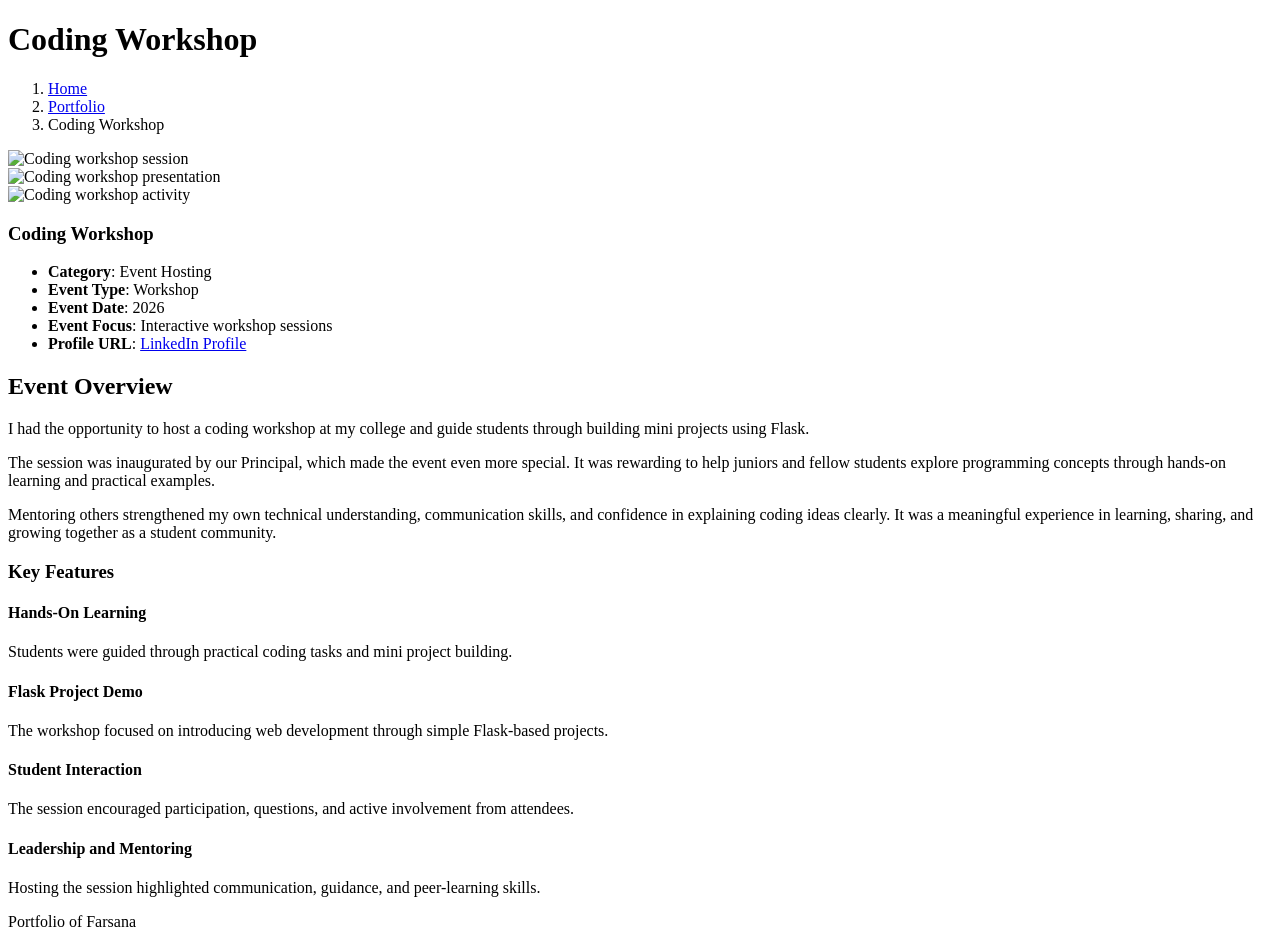
==== coding-workshop-details.html @ cfb86941 "Add files via upload" ====
<!DOCTYPE html>
<html lang="en">

<head>
  <meta charset="utf-8">
  <meta content="width=device-width, initial-scale=1.0" name="viewport">
  <title>Coding Workshop - Portfolio Details</title>
  <meta name="description" content="Coding workshop event details">
  <meta name="keywords" content="">

  <link href="assets/img/favicon.png" rel="icon">
  <link href="assets/img/apple-touch-icon.png" rel="apple-touch-icon">

  <link href="https://fonts.googleapis.com" rel="preconnect">
  <link href="https://fonts.gstatic.com" rel="preconnect" crossorigin>
  <link href="https://fonts.googleapis.com/css2?family=Roboto:ital,wght@0,100;0,300;0,400;0,500;0,700;0,900;1,100;1,300;1,400;1,500;1,700;1,900&family=Ubuntu:ital,wght@0,300;0,400;0,500;0,700;1,300;1,400;1,500;1,700&family=Nunito:ital,wght@0,200;0,300;0,400;0,500;0,600;0,700;0,800;0,900;1,200;1,300;1,400;1,500;1,600;1,700;1,800;1,900&display=swap" rel="stylesheet">

  <link href="assets/vendor/bootstrap/css/bootstrap.min.css" rel="stylesheet">
  <link href="assets/vendor/bootstrap-icons/bootstrap-icons.css" rel="stylesheet">
  <link href="assets/vendor/aos/aos.css" rel="stylesheet">
  <link href="assets/vendor/glightbox/css/glightbox.min.css" rel="stylesheet">
  <link href="assets/vendor/swiper/swiper-bundle.min.css" rel="stylesheet">
  <link href="assets/css/main.css" rel="stylesheet">
</head>

<body class="portfolio-details-page">

  <main class="main">
    <div class="page-title dark-background">
      <div class="container d-lg-flex justify-content-between align-items-center">
        <h1 class="mb-2 mb-lg-0">Coding Workshop</h1>
        <nav class="breadcrumbs">
          <ol>
            <li><a href="index.html">Home</a></li>
            <li><a href="index.html#portfolio">Portfolio</a></li>
            <li class="current">Coding Workshop</li>
          </ol>
        </nav>
      </div>
    </div>

    <section id="portfolio-details" class="portfolio-details section">
      <div class="container" data-aos="fade-up" data-aos-delay="100">
        <div class="row gy-4">
          <div class="col-lg-8">
            <div class="portfolio-details-slider swiper init-swiper">
              <script type="application/json" class="swiper-config">
                {
                  "loop": true,
                  "speed": 600,
                  "autoplay": {
                    "delay": 5000
                  },
                  "slidesPerView": "auto",
                  "pagination": {
                    "el": ".swiper-pagination",
                    "type": "bullets",
                    "clickable": true
                  }
                }
              </script>

              <div class="swiper-wrapper align-items-center">
                <div class="swiper-slide">
                  <img src="assets/img/portfolio/EVENT1.jpg" alt="Coding workshop session" class="img-fluid" loading="lazy">
                </div>
                <div class="swiper-slide">
                  <img src="assets/img/portfolio/EVENT2.jpg" alt="Coding workshop presentation" class="img-fluid" loading="lazy">
                </div>
                <div class="swiper-slide">
                  <img src="assets/img/portfolio/EVENT3.jpg" alt="Coding workshop activity" class="img-fluid" loading="lazy">
                </div>
              </div>
            </div>
            <div class="swiper-pagination"></div>
          </div>

          <div class="col-lg-4">
            <div class="portfolio-info" data-aos="fade-left" data-aos-delay="200">
              <h3>Coding Workshop</h3>
              <ul>
                <li><strong>Category</strong>: Event Hosting</li>
                <li><strong>Event Type</strong>: Workshop</li>
                <li><strong>Event Date</strong>: 2026</li>
                <li><strong>Event Focus</strong>: Interactive workshop sessions</li>
                <li><strong>Profile URL</strong>: <a href="https://www.linkedin.com/in/farsana-fathima-b23329321/" target="_blank">LinkedIn Profile</a></li>
              </ul>
            </div>
          </div>

          <div class="col-lg-12">
            <div class="portfolio-description" data-aos="fade-up" data-aos-delay="300">
              <h2>Event Overview</h2>
              <p>
                I had the opportunity to host a coding workshop at my college and guide students through building mini projects using Flask.
              </p>
              <p>
                The session was inaugurated by our Principal, which made the event even more special. It was rewarding to help juniors and fellow students explore programming concepts through hands-on learning and practical examples.
              </p>
              <p>
                Mentoring others strengthened my own technical understanding, communication skills, and confidence in explaining coding ideas clearly. It was a meaningful experience in learning, sharing, and growing together as a student community.
              </p>

              <div class="features mt-4">
                <h3>Key Features</h3>
                <div class="row gy-3">
                  <div class="col-md-6">
                    <div class="feature-item" data-aos="fade-up" data-aos-delay="400">
                      <i class="bi bi-mortarboard-fill"></i>
                      <h4>Hands-On Learning</h4>
                      <p>Students were guided through practical coding tasks and mini project building.</p>
                    </div>
                  </div>

                  <div class="col-md-6">
                    <div class="feature-item" data-aos="fade-up" data-aos-delay="500">
                      <i class="bi bi-code-slash"></i>
                      <h4>Flask Project Demo</h4>
                      <p>The workshop focused on introducing web development through simple Flask-based projects.</p>
                    </div>
                  </div>

                  <div class="col-md-6">
                    <div class="feature-item" data-aos="fade-up" data-aos-delay="600">
                      <i class="bi bi-people-fill"></i>
                      <h4>Student Interaction</h4>
                      <p>The session encouraged participation, questions, and active involvement from attendees.</p>
                    </div>
                  </div>

                  <div class="col-md-6">
                    <div class="feature-item" data-aos="fade-up" data-aos-delay="700">
                      <i class="bi bi-megaphone-fill"></i>
                      <h4>Leadership and Mentoring</h4>
                      <p>Hosting the session highlighted communication, guidance, and peer-learning skills.</p>
                    </div>
                  </div>
                </div>
              </div>
            </div>
          </div>
        </div>
      </div>
    </section>
  </main>

  <footer id="footer" class="footer position-relative">
    <div class="text-center">
      <p><span>Portfolio of Farsana</span></p>
    </div>
  </footer>

  <a href="#" id="scroll-top" class="scroll-top d-flex align-items-center justify-content-center"><i class="bi bi-arrow-up-short"></i></a>
  <div id="preloader"></div>

  <script src="assets/vendor/bootstrap/js/bootstrap.bundle.min.js"></script>
  <script src="assets/vendor/php-email-form/validate.js"></script>
  <script src="assets/vendor/aos/aos.js"></script>
  <script src="assets/vendor/typed.js/typed.umd.js"></script>
  <script src="assets/vendor/purecounter/purecounter_vanilla.js"></script>
  <script src="assets/vendor/waypoints/noframework.waypoints.js"></script>
  <script src="assets/vendor/isotope-layout/isotope.pkgd.min.js"></script>
  <script src="assets/vendor/imagesloaded/imagesloaded.pkgd.min.js"></script>
  <script src="assets/vendor/glightbox/js/glightbox.min.js"></script>
  <script src="assets/vendor/swiper/swiper-bundle.min.js"></script>
  <script src="assets/js/main.js"></script>

</body>

</html>
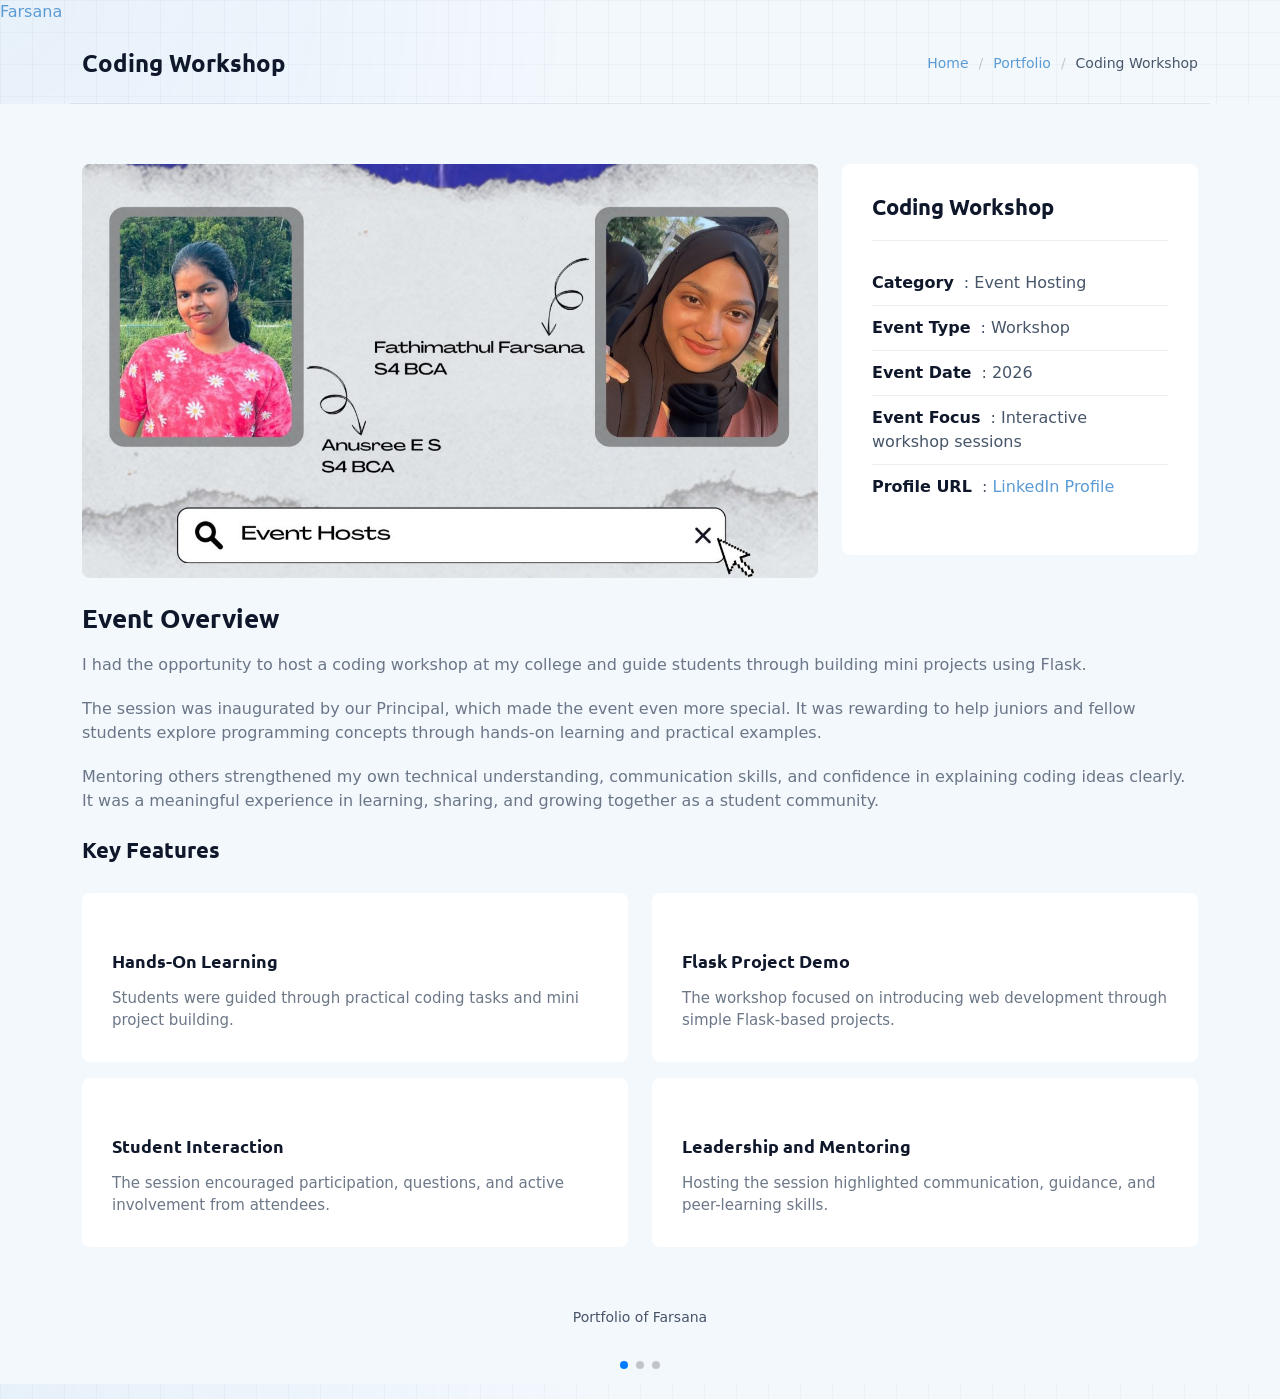
==== commit 4f19abb5: "Updated portfolio design/content" ====
--- a/coding-workshop-details.html
+++ b/coding-workshop-details.html
@@ -6,10 +6,9 @@
   <meta content="width=device-width, initial-scale=1.0" name="viewport">
   <title>Coding Workshop - Portfolio Details</title>
   <meta name="description" content="Coding workshop event details">
-  <meta name="keywords" content="">
+  <meta name="keywords" content="workshop, coding, event, portfolio">
 
-  <link href="assets/img/favicon.png" rel="icon">
-  <link href="assets/img/apple-touch-icon.png" rel="apple-touch-icon">
+   <a href="index.html" class="logo">Farsana</a>
 
   <link href="https://fonts.googleapis.com" rel="preconnect">
   <link href="https://fonts.gstatic.com" rel="preconnect" crossorigin>
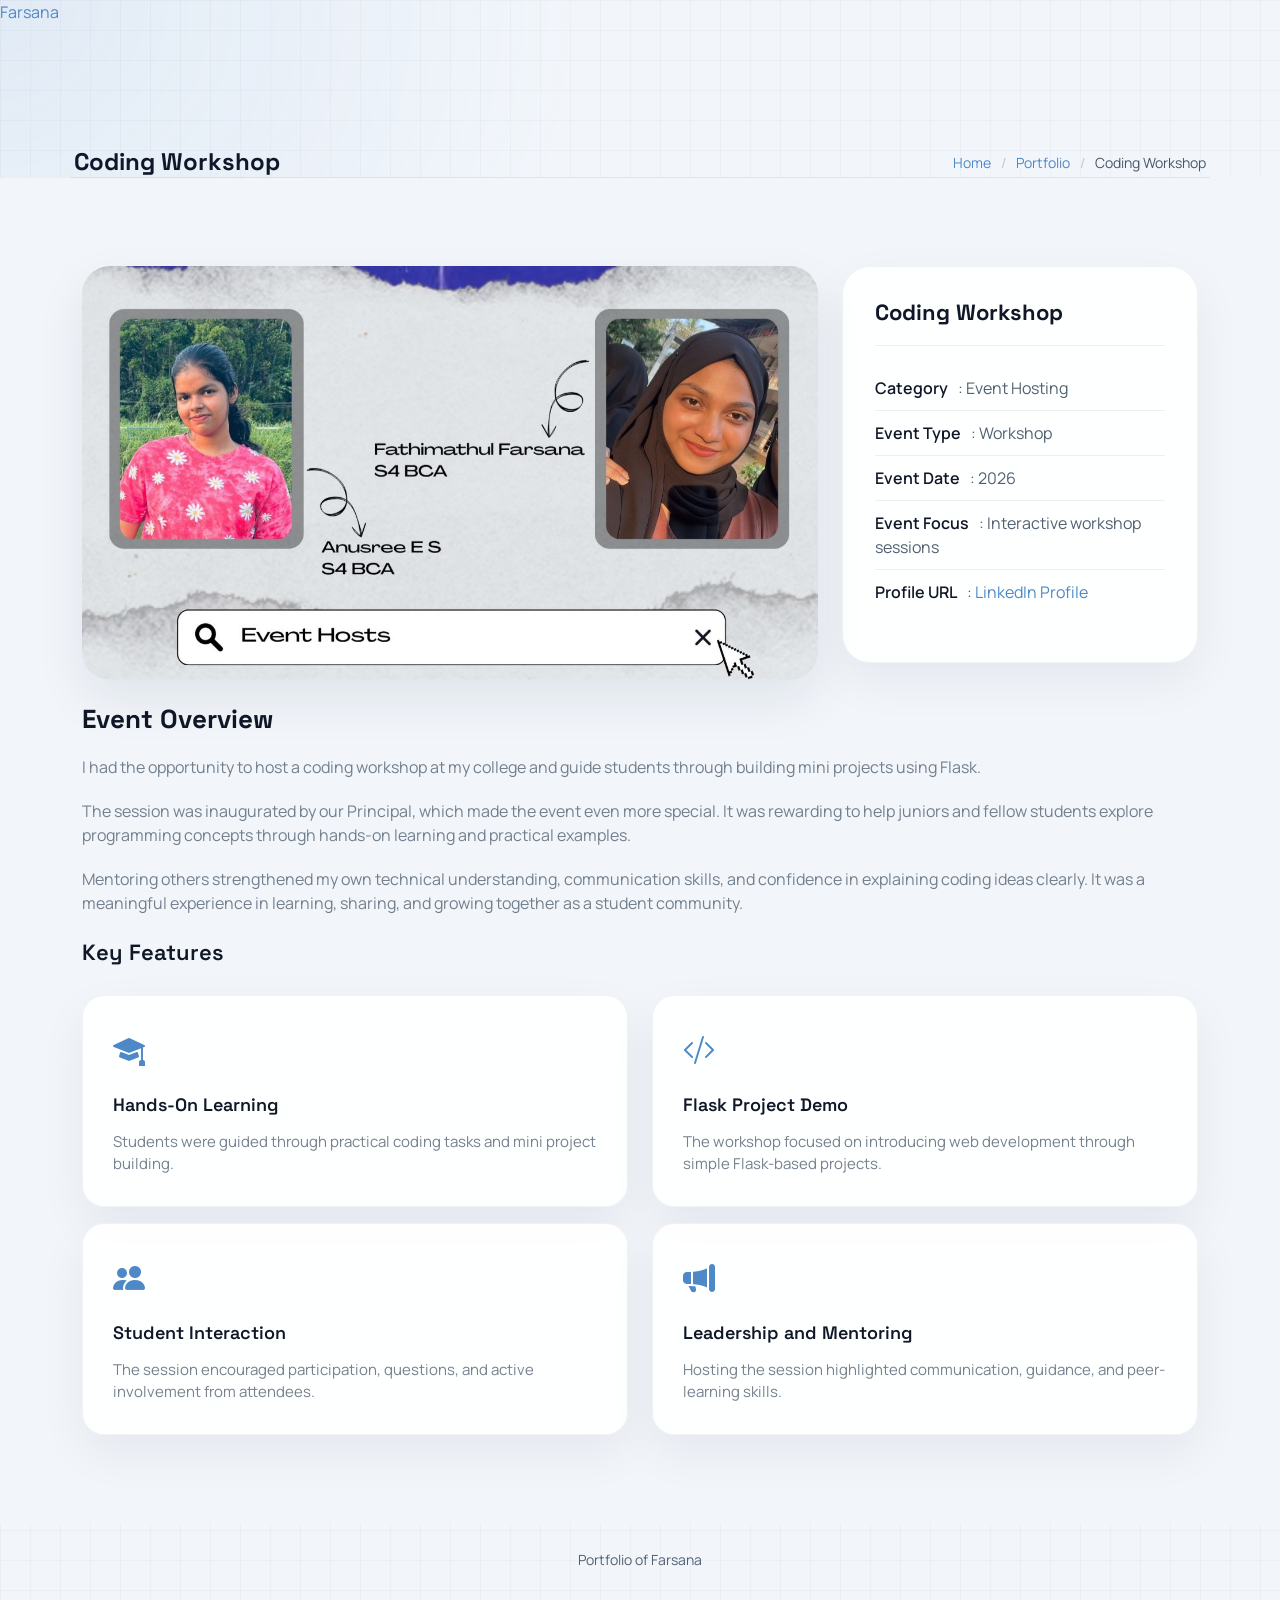
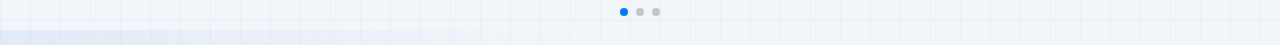
==== commit b7216879: "initial changes" ====
--- a/coding-workshop-details.html
+++ b/coding-workshop-details.html
@@ -12,10 +12,10 @@
 
   <link href="https://fonts.googleapis.com" rel="preconnect">
   <link href="https://fonts.gstatic.com" rel="preconnect" crossorigin>
-  <link href="https://fonts.googleapis.com/css2?family=Roboto:ital,wght@0,100;0,300;0,400;0,500;0,700;0,900;1,100;1,300;1,400;1,500;1,700;1,900&family=Ubuntu:ital,wght@0,300;0,400;0,500;0,700;1,300;1,400;1,500;1,700&family=Nunito:ital,wght@0,200;0,300;0,400;0,500;0,600;0,700;0,800;0,900;1,200;1,300;1,400;1,500;1,600;1,700;1,800;1,900&display=swap" rel="stylesheet">
+  <link href="https://fonts.googleapis.com/css2?family=Manrope:wght@400;500;600;700;800&family=Space+Grotesk:wght@500;700&family=Plus+Jakarta+Sans:wght@500;600;700&display=swap" rel="stylesheet">
 
   <link href="assets/vendor/bootstrap/css/bootstrap.min.css" rel="stylesheet">
-  <link href="assets/vendor/bootstrap-icons/bootstrap-icons.css" rel="stylesheet">
+  <link href="https://cdn.jsdelivr.net/npm/bootstrap-icons@1.11.3/font/bootstrap-icons.min.css" rel="stylesheet">
   <link href="assets/vendor/aos/aos.css" rel="stylesheet">
   <link href="assets/vendor/glightbox/css/glightbox.min.css" rel="stylesheet">
   <link href="assets/vendor/swiper/swiper-bundle.min.css" rel="stylesheet">
--- a/assets/css/main.css
+++ b/assets/css/main.css
@@ -0,0 +1,3449 @@
+--------------------------------------------------------------*/
+/* Fonts */
+:root {
+  --default-font: "Roboto",  system-ui, -apple-system, "Segoe UI", Roboto, "Helvetica Neue", Arial, "Noto Sans", "Liberation Sans", "Apple Color Emoji", "Segoe UI Emoji", "Segoe UI Symbol", "Noto Color Emoji";
+  --heading-font: "Poppins",  sans-serif;
+  --nav-font: "poppins",  sans-serif;
+}
+
+/* Global Colors - The following color variables are used throughout the website. Updating them here will change the color scheme of the entire website */
+:root { 
+  --background-color: #f3f8fd; /* Background color for the entire website, including individual sections */
+  --default-color: #475569; /* Default color used for the majority of the text content across the entire website */
+  --heading-color: #0f172a; /* Color for headings, subheadings and title throughout the website */
+  --accent-color: #5b9bd5; /* Accent color that represents your brand on the website. It's used for buttons, links, and other elements that need to stand out */
+  --surface-color: #ffffff; /* The surface color is used as a background of boxed elements within sections, such as cards, icon boxes, or other elements that require a visual separation from the global background. */
+  --contrast-color: #ffffff; /* Contrast color for text, ensuring readability against backgrounds of accent, heading, or default colors. */
+}
+
+/* Nav Menu Colors - The following color variables are used specifically for the navigation menu. They are separate from the global colors to allow for more customization options */
+:root {
+  --nav-color: #64748b;  /* The default color of the main navmenu links */
+  --nav-hover-color: #0f172a; /* Applied to main navmenu links when they are hovered over or active */
+  --nav-mobile-background-color: #ffffff; /* Used as the background color for mobile navigation menu */
+  --nav-dropdown-background-color: #ffffff; /* Used as the background color for dropdown items that appear when hovering over primary navigation items */
+  --nav-dropdown-color: #475569; /* Used for navigation links of the dropdown items in the navigation menu. */
+  --nav-dropdown-hover-color: #5b9bd5; /* Similar to --nav-hover-color, this color is applied to dropdown navigation links when they are hovered over. */
+}
+
+/* Color Presets - These classes override global colors when applied to any section or element, providing reuse of the sam color scheme. */
+
+.light-background {
+  --background-color: #edf5fc;
+  --surface-color: #ffffff;
+}
+
+.dark-background {
+  --background-color: #e7f1fa;
+  --default-color: #475569;
+  --heading-color: #0f172a;
+  --surface-color: #ffffff;
+  --contrast-color: #ffffff;
+}
+
+/* Smooth scroll */
+:root {
+  scroll-behavior: smooth;
+}
+
+/*--------------------------------------------------------------
+# General Styling & Shared Classes
+--------------------------------------------------------------*/
+body {
+  color: var(--default-color);
+  background-color: var(--background-color);
+  font-family: var(--default-font);
+  background-image:
+    linear-gradient(to right, rgba(148, 163, 184, 0.08) 1px, transparent 1px),
+    linear-gradient(to bottom, rgba(148, 163, 184, 0.08) 1px, transparent 1px),
+    radial-gradient(circle at top left, rgba(91, 155, 213, 0.08), transparent 32%);
+  background-size: 32px 32px, 32px 32px, auto;
+}
+
+body.page-transition {
+  opacity: 0;
+  transform: translateY(18px);
+  transition: opacity 0.35s ease, transform 0.35s ease;
+}
+
+body.page-transition.page-loaded {
+  opacity: 1;
+  transform: translateY(0);
+}
+
+a {
+  color: var(--accent-color);
+  text-decoration: none;
+  transition: 0.3s;
+}
+
+a:hover {
+  color: color-mix(in srgb, var(--accent-color), transparent 25%);
+  text-decoration: none;
+}
+
+h1,
+h2,
+h3,
+h4,
+h5,
+h6 {
+  color: var(--heading-color);
+  font-family: var(--heading-font);
+}
+
+/* PHP Email Form Messages
+------------------------------*/
+.php-email-form .error-message {
+  display: none;
+  background: #df1529;
+  color: #ffffff;
+  text-align: left;
+  padding: 15px;
+  margin-bottom: 24px;
+  font-weight: 600;
+}
+
+.php-email-form .sent-message {
+  display: none;
+  color: #ffffff;
+  background: #059652;
+  text-align: center;
+  padding: 15px;
+  margin-bottom: 24px;
+  font-weight: 600;
+}
+
+.php-email-form .loading {
+  display: none;
+  background: var(--surface-color);
+  text-align: center;
+  padding: 15px;
+  margin-bottom: 24px;
+}
+
+.php-email-form .loading:before {
+  content: "";
+  display: inline-block;
+  border-radius: 50%;
+  width: 24px;
+  height: 24px;
+  margin: 0 10px -6px 0;
+  border: 3px solid var(--accent-color);
+  border-top-color: var(--surface-color);
+  animation: php-email-form-loading 1s linear infinite;
+}
+
+@keyframes php-email-form-loading {
+  0% {
+    transform: rotate(0deg);
+  }
+
+  100% {
+    transform: rotate(360deg);
+  }
+}
+
+/*--------------------------------------------------------------
+# Global Header
+--------------------------------------------------------------*/
+.header {
+  --background-color: #ffffff;
+  --contrast-color: #ffffff;
+  color: var(--default-color);
+  position: fixed;
+  top: 0;
+  left: 0;
+  bottom: 0;
+  padding: 0 15px;
+  width: 300px;
+  transition: all ease-in-out 0.3s;
+  overflow-y: auto;
+  z-index: 997;
+}
+
+.header .header-container {
+  border-radius: 28px;
+  padding: 22px 18px;
+  background: linear-gradient(180deg, rgba(255, 255, 255, 0.96), rgba(248, 250, 252, 0.92));
+  border: 1px solid rgba(148, 163, 184, 0.16);
+  box-shadow: 0 24px 48px rgba(148, 163, 184, 0.16);
+  backdrop-filter: blur(16px);
+}
+
+.header .social-links {
+  margin: 14px 0 0 0;
+  padding-top: 16px;
+  border-top: 1px solid rgba(148, 163, 184, 0.14);
+}
+
+.header .social-links a {
+  font-size: 16px;
+  display: inline-flex;
+  align-items: center;
+  justify-content: center;
+  background: linear-gradient(135deg, #f8fbff, #e0f2fe);
+  color: #3f6f99;
+  margin: 0 4px 0 0;
+  border-radius: 50%;
+  text-align: center;
+  width: 40px;
+  height: 40px;
+  border: 1px solid rgba(96, 165, 250, 0.16);
+  box-shadow: 0 10px 18px rgba(186, 230, 253, 0.2);
+  transition: 0.3s;
+}
+
+.header .social-links a:hover {
+  color: var(--contrast-color);
+  background: linear-gradient(135deg, #5b9bd5, #88b8e2);
+  transform: translateY(-3px);
+}
+
+.index-page .header {
+  top: 0;
+  left: 0;
+  right: 0;
+  bottom: auto;
+  width: 100%;
+  padding: 0;
+  overflow: visible;
+  background: rgba(243, 248, 253, 0.92);
+  border-bottom: 1px solid rgba(148, 163, 184, 0.14);
+  transform: none;
+  transition: none;
+  z-index: 1005;
+  backdrop-filter: blur(12px);
+}
+
+.index-page .header .header-container {
+  display: flex;
+  align-items: center;
+  justify-content: space-between;
+  gap: 18px;
+  max-width: 1320px;
+  margin: 0 auto;
+  padding: 12px 18px;
+  min-height: auto;
+  opacity: 1;
+  transition: opacity 0.35s ease, transform 0.35s ease, box-shadow 0.35s ease, background-color 0.35s ease;
+  box-shadow: none;
+  border-radius: 0;
+  background: transparent;
+  border: 0;
+  backdrop-filter: none;
+}
+
+.index-page .header .header-toggle {
+  display: none;
+}
+
+.index-page .header .social-links {
+  display: flex;
+  margin: 0;
+  padding-top: 0;
+  border-top: 0;
+  flex-shrink: 0;
+}
+
+.index-page .navmenu {
+  overflow-x: auto;
+}
+
+.index-page .navmenu ul {
+  display: flex;
+  align-items: center;
+  gap: 10px;
+  padding: 0;
+  overflow-x: auto;
+  scrollbar-width: none;
+}
+
+.index-page .navmenu ul::-webkit-scrollbar {
+  display: none;
+}
+
+.index-page .navmenu li {
+  flex: 0 0 auto;
+}
+
+.index-page .navmenu a,
+.index-page .navmenu a:focus {
+  width: auto;
+  padding: 13px 16px;
+  font-size: 15px;
+  opacity: 1;
+  transition: opacity 0.3s ease, transform 0.3s ease, background 0.3s ease, box-shadow 0.3s ease, border-color 0.3s ease;
+}
+
+.index-page .navmenu a:hover,
+.index-page .navmenu .active,
+.index-page .navmenu .active:focus {
+  transform: translateY(-2px);
+  opacity: 1;
+}
+
+@media (min-width: 1200px) {
+
+  .header~main,
+  .header~#footer {
+    margin-left: 330px;
+  }
+
+  .index-page .header~main,
+  .index-page .header~#footer {
+    margin-left: 0;
+  }
+
+  .index-page .header~main {
+    padding-top: 88px;
+  }
+}
+
+@media (max-width: 1199px) {
+  .header {
+    left: -100%;
+  }
+
+  .index-page .header {
+    left: 0;
+    right: 0;
+    top: 0;
+    bottom: auto;
+    width: 100%;
+    padding: 0;
+  }
+
+  .index-page .header .header-container {
+    padding: 12px;
+    gap: 14px;
+    margin: 0 auto;
+  }
+
+  .index-page .header .social-links {
+    margin: 0;
+    padding-top: 0;
+    border-top: 0;
+  }
+
+  .index-page .navmenu {
+    overflow-x: auto;
+  }
+
+  .index-page .navmenu ul {
+    align-items: center;
+    gap: 8px;
+    overflow-x: auto;
+    scrollbar-width: none;
+  }
+
+  .index-page .navmenu ul::-webkit-scrollbar {
+    display: none;
+  }
+
+  .index-page .navmenu a,
+  .index-page .navmenu a:focus {
+    width: auto;
+    padding: 12px 14px;
+  }
+
+  .index-page .header~main {
+    margin-left: 0;
+    padding-top: 84px;
+  }
+
+  .index-page .header~#footer {
+    margin-left: 0;
+  }
+}
+
+.header.header-show {
+  left: 0;
+}
+
+.header .header-toggle {
+  color: var(--contrast-color);
+  background-color: var(--accent-color);
+  font-size: 22px;
+  display: flex;
+  align-items: center;
+  justify-content: center;
+  width: 40px;
+  height: 40px;
+  border-radius: 50%;
+  cursor: pointer;
+  position: fixed;
+  top: 15px;
+  right: 15px;
+  z-index: 9999;
+  transition: background-color 0.3s;
+}
+
+.header .header-toggle:hover {
+  color: var(--contrast-color);
+  background-color: color-mix(in srgb, var(--accent-color) 90%, white 15%);
+}
+
+/*--------------------------------------------------------------
+# Navigation Menu
+--------------------------------------------------------------*/
+.mobile-nav-toggle {
+  display: none;
+}
+
+.navmenu {
+  padding: 0;
+  z-index: 9997;
+  width: 100%;
+}
+
+.navmenu ul {
+  list-style: none;
+  padding: 0 0 20px 0;
+  margin: 0;
+}
+
+.navmenu a,
+.navmenu a:focus {
+  color: #486581;
+  padding: 15px 14px;
+  font-family: var(--nav-font);
+  font-size: 16px;
+  font-weight: 400;
+  display: flex;
+  align-items: center;
+  white-space: nowrap;
+  transition: 0.3s;
+  width: 100%;
+  border-radius: 18px;
+  position: relative;
+  border: 1px solid transparent;
+  background: linear-gradient(135deg, rgba(255, 255, 255, 0.72), rgba(248, 250, 252, 0.72));
+}
+
+.navmenu a .navicon,
+.navmenu a:focus .navicon {
+  font-size: 18px;
+  margin-right: 12px;
+  width: 34px;
+  height: 34px;
+  display: inline-flex;
+  align-items: center;
+  justify-content: center;
+  border-radius: 12px;
+  background: linear-gradient(135deg, rgba(224, 242, 254, 0.92), rgba(219, 234, 254, 0.88));
+  color: #2563eb;
+  box-shadow: inset 0 1px 0 rgba(255, 255, 255, 0.95);
+}
+
+.navmenu a .toggle-dropdown,
+.navmenu a:focus .toggle-dropdown {
+  font-size: 12px;
+  line-height: 0;
+  margin-left: auto;
+  width: 30px;
+  height: 30px;
+  display: flex;
+  align-items: center;
+  justify-content: center;
+  border-radius: 50%;
+  transition: 0.3s;
+  flex-shrink: 0;
+  background-color: color-mix(in srgb, var(--accent-color), transparent 90%);
+}
+
+.navmenu a .toggle-dropdown:hover,
+.navmenu a:focus .toggle-dropdown:hover {
+  background-color: var(--accent-color);
+  color: var(--contrast-color);
+}
+
+.navmenu a:hover,
+.navmenu .active,
+.navmenu .active:focus {
+  color: #0f172a;
+  background: linear-gradient(135deg, rgba(255, 255, 255, 0.98), rgba(239, 246, 255, 0.95));
+  border-color: rgba(96, 165, 250, 0.18);
+  transform: translateX(8px) translateY(-2px);
+  box-shadow: 0 18px 32px rgba(148, 163, 184, 0.16);
+}
+
+.navmenu a:hover .navicon,
+.navmenu .active .navicon,
+.navmenu .active:focus .navicon {
+  color: #ffffff;
+  background: linear-gradient(135deg, #2563eb, #0ea5e9);
+  box-shadow: 0 12px 24px rgba(59, 130, 246, 0.24);
+}
+
+.navmenu a:hover,
+.navmenu a:focus {
+  font-weight: 600;
+}
+
+.navmenu .active .toggle-dropdown,
+.navmenu .active:focus .toggle-dropdown {
+  background-color: var(--accent-color);
+  color: var(--contrast-color);
+  transform: rotate(180deg);
+}
+
+.navmenu .dropdown {
+  display: block;
+}
+
+.navmenu .dropdown a,
+.navmenu .dropdown a:focus {
+  color: --nav-dropdown-color;
+}
+
+.navmenu .dropdown a:hover,
+.navmenu .dropdown .active,
+.navmenu .dropdown .active:focus {
+  color: var(--nav-dropdown-hover-color);
+}
+
+.navmenu .dropdown ul {
+  position: static;
+  display: none;
+  z-index: 99;
+  padding: 5px 10px;
+  margin: 5px 10px;
+  background-color: var(--nav-dropdown-background-color);
+  border: 1px solid color-mix(in srgb, var(--default-color), transparent 90%);
+  box-shadow: none;
+  transition: all 0.5s ease-in-out;
+}
+
+.navmenu .dropdown ul ul {
+  background-color: rgba(33, 37, 41, 0.1);
+}
+
+.navmenu .dropdown>.dropdown-active {
+  display: block;
+  background-color: rgba(33, 37, 41, 0.03);
+}
+
+/*--------------------------------------------------------------
+# Global Footer
+--------------------------------------------------------------*/
+.footer {
+  color: var(--default-color);
+  background-color: var(--background-color);
+  font-size: 14px;
+  padding: 0 0 40px 0;
+  position: relative;
+}
+
+.footer .copyright {
+  padding-top: 40px;
+  border-top: 1px solid color-mix(in srgb, var(--default-color), transparent 90%);
+}
+
+.footer .copyright p {
+  margin-bottom: 0;
+}
+
+.footer .credits {
+  margin-top: 4px;
+  font-size: 13px;
+  text-align: center;
+}
+
+/*--------------------------------------------------------------
+# Preloader
+--------------------------------------------------------------*/
+#preloader {
+  position: fixed;
+  inset: 0;
+  z-index: 999999;
+  overflow: hidden;
+  background: var(--background-color);
+  transition: all 0.6s ease-out;
+}
+
+#preloader:before {
+  content: "";
+  position: fixed;
+  top: calc(50% - 30px);
+  left: calc(50% - 30px);
+  border: 6px solid #ffffff;
+  border-color: var(--accent-color) transparent var(--accent-color) transparent;
+  border-radius: 50%;
+  width: 60px;
+  height: 60px;
+  animation: animate-preloader 1.5s linear infinite;
+}
+
+@keyframes animate-preloader {
+  0% {
+    transform: rotate(0deg);
+  }
+
+  100% {
+    transform: rotate(360deg);
+  }
+}
+
+/*--------------------------------------------------------------
+# Scroll Top Button
+--------------------------------------------------------------*/
+.scroll-top {
+  position: fixed;
+  visibility: hidden;
+  opacity: 0;
+  right: 15px;
+  bottom: -15px;
+  z-index: 99999;
+  background-color: var(--accent-color);
+  width: 44px;
+  height: 44px;
+  border-radius: 50px;
+  transition: all 0.4s;
+}
+
+.scroll-top i {
+  font-size: 24px;
+  color: var(--contrast-color);
+  line-height: 0;
+}
+
+.scroll-top:hover {
+  background-color: color-mix(in srgb, var(--accent-color), transparent 20%);
+  color: var(--contrast-color);
+}
+
+.scroll-top.active {
+  visibility: visible;
+  opacity: 1;
+  bottom: 15px;
+}
+
+/*--------------------------------------------------------------
+# Disable aos animation delay on mobile devices
+--------------------------------------------------------------*/
+@media screen and (max-width: 768px) {
+  [data-aos-delay] {
+    transition-delay: 0 !important;
+  }
+}
+
+/*--------------------------------------------------------------
+# Global Page Titles & Breadcrumbs
+--------------------------------------------------------------*/
+.page-title {
+  color: var(--default-color);
+  padding: 25px 0 0 0;
+  position: relative;
+}
+
+.page-title .container {
+  border-bottom: 1px solid color-mix(in srgb, var(--default-color), transparent 90%);
+  padding-bottom: 25px;
+}
+
+.page-title h1 {
+  font-size: 24px;
+  font-weight: 700;
+}
+
+.page-title .breadcrumbs ol {
+  display: flex;
+  flex-wrap: wrap;
+  list-style: none;
+  padding: 0;
+  margin: 0;
+  font-size: 14px;
+  font-weight: 400;
+}
+
+.page-title .breadcrumbs ol li+li {
+  padding-left: 10px;
+}
+
+.page-title .breadcrumbs ol li+li::before {
+  content: "/";
+  display: inline-block;
+  padding-right: 10px;
+  color: color-mix(in srgb, var(--default-color), transparent 70%);
+}
+
+/*--------------------------------------------------------------
+# Global Sections
+--------------------------------------------------------------*/
+section,
+.section {
+  color: var(--default-color);
+  background-color: var(--background-color);
+  padding: 60px 0;
+  overflow: clip;
+}
+
+/*--------------------------------------------------------------
+# Global Section Titles
+--------------------------------------------------------------*/
+.section-title {
+  text-align: center;
+  padding-bottom: 60px;
+  position: relative;
+}
+
+.section-title h2 {
+  font-size: 32px;
+  font-weight: 700;
+  position: relative;
+}
+
+.section-title h2:before,
+.section-title h2:after {
+  content: "";
+  width: 50px;
+  height: 2px;
+  background: var(--accent-color);
+  display: inline-block;
+}
+
+.section-title h2:before {
+  margin: 0 15px 10px 0;
+}
+
+.section-title h2:after {
+  margin: 0 0 10px 15px;
+}
+
+.section-title p {
+  margin-bottom: 0;
+}
+
+/*--------------------------------------------------------------
+# Hero Section
+--------------------------------------------------------------*/
+.hero {
+  min-height: 100vh;
+  position: relative;
+  overflow: hidden;
+  display: flex;
+  align-items: center;
+}
+
+.hero .background-elements {
+  position: absolute;
+  top: 0;
+  left: 0;
+  width: 100%;
+  height: 100%;
+  z-index: 1;
+  overflow: hidden;
+}
+
+.hero .background-elements .bg-circle {
+  position: absolute;
+  border-radius: 50%;
+  background: radial-gradient(circle, color-mix(in srgb, var(--accent-color), white 88%), transparent 72%);
+  animation: float 8s ease-in-out infinite;
+  filter: blur(6px);
+  opacity: 0.7;
+}
+
+.hero .background-elements .bg-circle.circle-1 {
+  width: 220px;
+  height: 220px;
+  top: 12%;
+  right: 8%;
+  animation-delay: 0s;
+}
+
+.hero .background-elements .bg-circle.circle-2 {
+  width: 160px;
+  height: 160px;
+  bottom: 16%;
+  left: 6%;
+  animation-delay: 2s;
+}
+
+.hero .hero-content {
+  position: relative;
+  width: 100%;
+  z-index: 2;
+}
+
+.hero .container {
+  position: relative;
+  z-index: 3;
+}
+
+.hero .hero-text h1 {
+  font-size: 72px;
+  font-weight: 800;
+  line-height: 1.1;
+  margin-bottom: 15px;
+  color: var(--heading-color);
+}
+
+.hero .hero-text h1 .accent-text {
+  color: var(--accent-color);
+  position: relative;
+}
+
+.hero .hero-text h1 .accent-text::after {
+  content: "";
+  position: absolute;
+  bottom: -5px;
+  left: 0;
+  width: 100%;
+  height: 3px;
+  background: linear-gradient(90deg, var(--accent-color), color-mix(in srgb, var(--accent-color), transparent 50%));
+}
+
+.hero .hero-text h2 {
+  font-size: 32px;
+  font-weight: 600;
+  color: var(--heading-color);
+  margin-bottom: 10px;
+}
+
+.hero .hero-text .lead {
+  font-size: 24px;
+  margin-bottom: 20px;
+  color: var(--default-color);
+}
+
+.hero .hero-text .lead span {
+  color: var(--accent-color);
+  font-weight: 600;
+  border-bottom: 2px solid var(--accent-color);
+  padding-bottom: 2px;
+}
+
+.hero .hero-text .description {
+  font-size: 18px;
+  line-height: 1.6;
+  color: color-mix(in srgb, var(--default-color), transparent 20%);
+  margin-bottom: 40px;
+  max-width: 500px;
+}
+
+.hero .hero-actions {
+  display: flex;
+  gap: 20px;
+  margin-bottom: 40px;
+  flex-wrap: wrap;
+}
+
+.hero .hero-actions .btn {
+  padding: 14px 30px;
+  font-size: 16px;
+  font-weight: 600;
+  border-radius: 50px;
+  text-decoration: none;
+  transition: all 0.3s ease;
+  border: 2px solid;
+}
+
+.hero .hero-actions .btn.btn-primary {
+  background-color: var(--accent-color);
+  color: var(--contrast-color);
+  border-color: var(--accent-color);
+}
+
+.hero .hero-actions .btn.btn-primary:hover {
+  background-color: color-mix(in srgb, var(--accent-color), black 10%);
+  transform: translateY(-2px);
+  box-shadow: 0 8px 25px color-mix(in srgb, var(--accent-color), transparent 70%);
+}
+
+.hero .hero-actions .btn.btn-outline {
+  background-color: transparent;
+  color: var(--accent-color);
+  border-color: var(--accent-color);
+}
+
+.hero .hero-actions .btn.btn-outline:hover {
+  background-color: var(--accent-color);
+  color: var(--contrast-color);
+  transform: translateY(-2px);
+}
+
+.hero .social-links {
+  display: flex;
+  gap: 20px;
+}
+
+.hero .social-links a {
+  width: 50px;
+  height: 50px;
+  display: flex;
+  align-items: center;
+  justify-content: center;
+  background-color: var(--surface-color);
+  color: color-mix(in srgb, var(--default-color), transparent 40%);
+  border-radius: 50%;
+  font-size: 20px;
+  transition: all 0.3s ease;
+}
+
+.hero .social-links a:hover {
+  color: var(--contrast-color);
+  background-color: var(--accent-color);
+  transform: translateY(-3px);
+  box-shadow: 0 8px 25px color-mix(in srgb, var(--accent-color), transparent 70%);
+}
+
+.hero .hero-visual {
+  display: flex;
+  justify-content: center;
+  align-items: center;
+  height: 100%;
+}
+
+.hero .hero-visual .profile-container {
+  position: relative;
+  width: 410px;
+  height: 430px;
+  display: flex;
+  align-items: center;
+  justify-content: center;
+  isolation: isolate;
+}
+
+.hero .hero-visual .profile-container .profile-background {
+  position: absolute;
+  inset: 24px 18px -8px 18px;
+  background:
+    radial-gradient(circle at top left, color-mix(in srgb, var(--accent-color), white 78%), transparent 55%),
+    linear-gradient(145deg, #dbeafe, #eff6ff 60%, #ffffff);
+  border-radius: 36px;
+  border: 1px solid color-mix(in srgb, var(--accent-color), transparent 82%);
+  box-shadow: 0 30px 60px rgba(37, 99, 235, 0.14);
+  z-index: 1;
+  transform: rotate(-8deg);
+}
+
+.hero .hero-visual .profile-container::before {
+  content: "";
+  position: absolute;
+  inset: 10px auto auto 6px;
+  width: 96%;
+  height: 96%;
+  border: 1px dashed color-mix(in srgb, var(--accent-color), transparent 55%);
+  border-radius: 34px;
+  z-index: 1;
+  transform: rotate(4deg);
+}
+
+.hero .hero-visual .profile-container::after {
+  content: "";
+  position: absolute;
+  width: 180px;
+  height: 180px;
+  right: -22px;
+  bottom: -18px;
+  border-radius: 50%;
+  background: radial-gradient(circle, color-mix(in srgb, var(--accent-color), white 70%) 0%, transparent 70%);
+  z-index: 0;
+  filter: blur(8px);
+}
+
+.hero .hero-visual .profile-container .profile-image {
+  position: relative;
+  width: 88%;
+  height: 88%;
+  object-fit: cover;
+  border-radius: 34px;
+  padding: 10px;
+  background: linear-gradient(160deg, #ffffff, #e2e8f0);
+  border: 1px solid color-mix(in srgb, var(--accent-color), transparent 75%);
+  box-shadow: 0 24px 50px rgba(15, 23, 42, 0.18);
+  z-index: 2;
+  transform: rotate(2deg);
+  transition: transform 0.35s ease, box-shadow 0.35s ease;
+}
+
+.hero .hero-visual .profile-container:hover .profile-image {
+  transform: rotate(0deg) translateY(-6px);
+  box-shadow: 0 32px 60px rgba(15, 23, 42, 0.2);
+}
+
+@keyframes float {
+
+  0%,
+  100% {
+    transform: translateY(0px);
+  }
+
+  50% {
+    transform: translateY(-20px);
+  }
+}
+
+@keyframes floatIcon {
+
+  0%,
+  100% {
+    transform: translateY(0px) rotate(0deg);
+  }
+
+  50% {
+    transform: translateY(-10px) rotate(5deg);
+  }
+}
+
+@media (max-width: 992px) {
+  .hero .hero-text {
+    text-align: center;
+    margin-bottom: 50px;
+  }
+
+  .hero .hero-text h1 {
+    font-size: 56px;
+  }
+
+  .hero .hero-text h2 {
+    font-size: 28px;
+  }
+
+  .hero .hero-text .lead {
+    font-size: 20px;
+  }
+
+  .hero .hero-visual .profile-container {
+    width: 360px;
+    height: 380px;
+  }
+}
+
+@media (max-width: 768px) {
+  .hero .hero-text h1 {
+    font-size: 42px;
+  }
+
+  .hero .hero-text h2 {
+    font-size: 24px;
+  }
+
+  .hero .hero-text .lead {
+    font-size: 18px;
+  }
+
+  .hero .hero-text .description {
+    font-size: 16px;
+  }
+
+  .hero .hero-actions {
+    justify-content: center;
+  }
+
+  .hero .hero-actions .btn {
+    padding: 12px 25px;
+    font-size: 14px;
+  }
+
+  .hero .hero-visual .profile-container {
+    width: 300px;
+    height: 330px;
+  }
+
+  .hero .background-elements .bg-circle.circle-1 {
+    width: 200px;
+    height: 200px;
+  }
+
+  .hero .background-elements .bg-circle.circle-2 {
+    width: 150px;
+    height: 150px;
+  }
+
+  .hero .background-elements .bg-circle.circle-3 {
+    width: 100px;
+    height: 100px;
+  }
+}
+
+/*--------------------------------------------------------------
+# About Section
+--------------------------------------------------------------*/
+.about .profile-card {
+  background: linear-gradient(135deg, var(--surface-color) 0%, color-mix(in srgb, var(--surface-color), var(--accent-color) 5%) 100%);
+  border-radius: 2rem;
+  padding: 2.5rem;
+  text-align: center;
+  box-shadow: 0 20px 40px rgba(0, 0, 0, 0.08);
+  border: 1px solid color-mix(in srgb, var(--accent-color), transparent 90%);
+  position: relative;
+  overflow: hidden;
+}
+
+.about .profile-card::before {
+  content: "";
+  position: absolute;
+  top: 0;
+  left: 0;
+  right: 0;
+  height: 4px;
+  background: linear-gradient(90deg, var(--accent-color), color-mix(in srgb, var(--accent-color), var(--heading-color) 30%));
+}
+
+@media (max-width: 991px) {
+  .about .profile-card {
+    margin-bottom: 3rem;
+  }
+}
+
+.about .profile-header {
+  position: relative;
+  margin-bottom: 2rem;
+}
+
+.about .profile-header .profile-image {
+  width: 180px;
+  height: 180px;
+  margin: 0 auto 1.5rem;
+  border-radius: 32px;
+  overflow: hidden;
+  padding: 8px;
+  background: linear-gradient(145deg, #ffffff, #dbeafe);
+  border: 1px solid color-mix(in srgb, var(--accent-color), transparent 70%);
+  box-shadow: 0 18px 35px rgba(15, 23, 42, 0.14);
+  transform: rotate(-4deg);
+}
+
+.about .profile-header .profile-image img {
+  width: 100%;
+  height: 100%;
+  object-fit: cover;
+  border-radius: 24px;
+  filter: saturate(1.05) contrast(1.02);
+}
+
+.about .profile-header .profile-badge {
+  position: absolute;
+  bottom: 20px;
+  right: calc(50% - 65px);
+  width: 32px;
+  height: 32px;
+  background-color: var(--accent-color);
+  border-radius: 50%;
+  display: flex;
+  align-items: center;
+  justify-content: center;
+  border: 3px solid var(--surface-color);
+}
+
+.about .profile-header .profile-badge i {
+  color: var(--contrast-color);
+  font-size: 14px;
+}
+
+.about .profile-content h3 {
+  font-size: 1.5rem;
+  font-weight: 700;
+  margin-bottom: 0.5rem;
+  color: var(--heading-color);
+}
+
+.about .profile-content .profession {
+  color: var(--accent-color);
+  font-weight: 500;
+  margin-bottom: 2rem;
+}
+
+.about .contact-links {
+  display: flex;
+  flex-direction: column;
+  gap: 1rem;
+}
+
+.about .contact-links .contact-item {
+  display: flex;
+  align-items: center;
+  gap: 0.75rem;
+  padding: 1.5rem 5rem;
+  background-color: color-mix(in srgb, var(--surface-color), var(--background-color) 50%);
+  border-radius: 0.75rem;
+  text-decoration: none;
+  color: var(--default-color);
+  transition: all 0.3s;
+  border: 1px solid color-mix(in srgb, var(--default-color), transparent 90%);
+}
+
+/* CONTACT SECTION TEXT FIX */
+
+.contact .contact-item h4 {
+  color: #bbe8ff;  /* dark heading */
+}
+
+.contact .contact-item p {
+  color: #ccf1ff;  /* readable gray */
+}
+
+.contact .contact-item span {
+  color: #d5e7ff;
+}
+
+.contact .contact-item i {
+  color: var(--accent-color); /* keep icons visible */
+}
+
+.contact .contact-item * {
+  color: #e8f1ff !important;
+}
+
+.contact .contact-item {
+  background: #ffffff;
+  border: 1px solid #e2e8f0;
+  opacity:1 !important;
+}
+
+.contact .contact-item:hover {
+  background: #f8fbff;
+}
+
+
+
+.about .contact-links .contact-item:hover {
+  background-color: var(--accent-color);
+  color: var(--contrast-color);
+  transform: translateY(-2px);
+  box-shadow: 0 5px 20px color-mix(in srgb, var(--accent-color), transparent 70%);
+}
+
+.about .contact-links .contact-item i {
+  font-size: 1rem;
+  width: 18px;
+}
+
+.about .about-content {
+  padding-left: 0;
+}
+
+@media (max-width: 991px) {
+  .about .about-content {
+    padding-left: 0;
+  }
+}
+
+.about .about-content .section-header {
+  margin-bottom: 2rem;
+}
+
+.about .about-content .section-header .badge-text {
+  display: inline-block;
+  background: linear-gradient(135deg, var(--accent-color), color-mix(in srgb, var(--accent-color), var(--heading-color) 20%));
+  color: var(--contrast-color);
+  padding: 0.5rem 1.5rem;
+  border-radius: 2rem;
+  font-size: 0.875rem;
+  font-weight: 600;
+  letter-spacing: 0.5px;
+  margin-bottom: 1.5rem;
+}
+
+.about .about-content .section-header h2 {
+  font-size: 2.25rem;
+  font-weight: 700;
+  line-height: 1.3;
+  margin: 0;
+}
+
+@media (max-width: 768px) {
+  .about .about-content .section-header h2 {
+    font-size: 1.875rem;
+  }
+}
+
+.about .about-content .description {
+  margin-bottom: 2.5rem;
+}
+
+.about .about-content .description p {
+  font-size: 1.1rem;
+  line-height: 1.7;
+  color: color-mix(in srgb, var(--default-color), transparent 20%);
+  margin-bottom: 1.5rem;
+}
+
+.about .about-content .description p:last-child {
+  margin-bottom: 0;
+}
+
+.about .stats-grid {
+  display: grid;
+  grid-template-columns: repeat(3, 1fr);
+  gap: 0.75rem;
+  margin-bottom: 0.5rem;
+  padding: 1rem;
+  background-color: var(--surface-color);
+  border-radius: 1.5rem;
+  box-shadow: 0 10px 30px rgba(0, 0, 0, 0.05);
+}
+
+@media (max-width: 768px) {
+.about .stats-grid {
+  display: grid;
+  grid-template-columns: repeat(3, minmax(0, 1fr)); /* prevents overflow */
+  gap: 20px;
+}
+}
+
+.about .stats-grid .stat-item {
+  display: flex;
+  flex-direction: column;
+  justify-content: center;
+  align-items: center;
+
+  height: 130px;   /* FIXED HEIGHT = alignment */
+  padding: 10px;
+}
+
+.about .stats-grid .stat-label {
+  font-size: 0.8rem;
+  text-align: center;
+  line-height: 1.2;
+}
+
+.about .stats-grid .stat-item .stat-number {
+  font-size: 1.4rem;
+  font-weight: 700;
+  color: var(--accent-color);
+  
+  display: block;
+  width: 100%;
+
+  white-space: normal;      /* IMPORTANT */
+  word-break: break-word;   /* IMPORTANT */
+  overflow-wrap: anywhere;  /* IMPORTANT */
+
+  text-align: center;
+}
+
+.about .stats-grid .stat-item .stat-label {
+  font-size: 0.8rem;
+  text-align: center;
+  line-height: 1.3;
+}
+
+.about .details-grid {
+  margin-bottom: 2.5rem;
+}
+
+.about .details-grid .detail-row {
+  display: grid;
+  grid-template-columns: 1fr 1fr;
+  gap: 0.75rem;
+  margin-bottom: 0.75rem;
+}
+
+@media (max-width: 768px) {
+  .about .details-grid .detail-row {
+    grid-template-columns: 1fr;
+    gap: 1rem;
+  }
+}
+
+.about .details-grid .detail-row:last-child {
+  margin-bottom: 0;
+}
+
+.about .details-grid .detail-item .detail-label {
+  display: block;
+  font-size: 0.875rem;
+  color: color-mix(in srgb, var(--default-color), transparent 50%);
+  margin-bottom: 0.5rem;
+  font-weight: 500;
+}
+
+.about .details-grid .detail-item .detail-value {
+  display: block;
+  font-weight: 600;
+  color: var(--heading-color);
+  font-size: 1rem;
+}
+
+.about .cta-section {
+  display: flex;
+  gap: 1rem;
+  flex-wrap: wrap;
+}
+
+.about .cta-section .btn {
+  padding: 0.875rem 2rem;
+  border-radius: 0.75rem;
+  font-weight: 600;
+  text-decoration: none;
+  transition: all 0.3s;
+  display: inline-flex;
+  align-items: center;
+  gap: 0.5rem;
+  border: 2px solid transparent;
+}
+
+.about .cta-section .btn.btn-primary {
+  background-color: var(--accent-color);
+  color: var(--contrast-color);
+}
+
+.about .cta-section .btn.btn-primary:hover {
+  background-color: color-mix(in srgb, var(--accent-color), black 15%);
+  transform: translateY(-2px);
+  box-shadow: 0 10px 30px color-mix(in srgb, var(--accent-color), transparent 60%);
+}
+
+.about .cta-section .btn.btn-outline {
+  background-color: transparent;
+  color: var(--default-color);
+  border-color: color-mix(in srgb, var(--default-color), transparent 70%);
+}
+
+.about .cta-section .btn.btn-outline:hover {
+  border-color: var(--accent-color);
+  transform: translateY(-2px);
+}
+
+/*--------------------------------------------------------------
+# Stats Section
+--------------------------------------------------------------*/
+.stats .stats-wrapper {
+  display: grid;
+  grid-template-columns: repeat(4, 1fr);
+  gap: 20px;
+}
+
+@media (max-width: 992px) {
+  .stats .stats-wrapper {
+    grid-template-columns: repeat(2, 1fr);
+  }
+}
+
+@media (max-width: 576px) {
+  .stats .stats-wrapper {
+    grid-template-columns: 1fr;
+  }
+}
+
+.stats .stats-item {
+  background: linear-gradient(135deg, color-mix(in srgb, var(--surface-color), transparent 5%), var(--surface-color));
+  border-radius: 15px;
+  padding: 40px 20px;
+  text-align: center;
+  position: relative;
+  transition: transform 0.3s ease, box-shadow 0.3s ease;
+  box-shadow: 0 10px 30px rgba(0, 0, 0, 0.05);
+  overflow: hidden;
+}
+
+.stats .stats-item:hover {
+  transform: translateY(-10px);
+  box-shadow: 0 15px 35px rgba(0, 0, 0, 0.1);
+}
+
+.stats .stats-item:hover .icon-wrapper {
+  transform: scale(1.1);
+}
+
+.stats .stats-item:nth-child(1) .icon-wrapper {
+  background-color: color-mix(in srgb, var(--accent-color), transparent 85%);
+}
+
+.stats .stats-item:nth-child(1) .icon-wrapper i {
+  color: color-mix(in srgb, var(--accent-color), transparent 10%);
+}
+
+.stats .stats-item:nth-child(2) .icon-wrapper {
+  background-color: color-mix(in srgb, #ff7e00, transparent 85%);
+}
+
+.stats .stats-item:nth-child(2) .icon-wrapper i {
+  color: color-mix(in srgb, #ff7e00, transparent 10%);
+}
+
+.stats .stats-item:nth-child(3) .icon-wrapper {
+  background-color: color-mix(in srgb, #00c875, transparent 85%);
+}
+
+.stats .stats-item:nth-child(3) .icon-wrapper i {
+  color: color-mix(in srgb, #00c875, transparent 10%);
+}
+
+.stats .stats-item:nth-child(4) .icon-wrapper {
+  background-color: color-mix(in srgb, #e83e8c, transparent 85%);
+}
+
+.stats .stats-item:nth-child(4) .icon-wrapper i {
+  color: color-mix(in srgb, #e83e8c, transparent 10%);
+}
+
+.stats .stats-item .icon-wrapper {
+  width: 80px;
+  height: 80px;
+  border-radius: 50%;
+  display: flex;
+  align-items: center;
+  justify-content: center;
+  margin: 0 auto 20px;
+  transition: transform 0.3s ease;
+}
+
+.stats .stats-item .icon-wrapper i {
+  font-size: 36px;
+}
+
+.stats .stats-item span {
+  display: block;
+  font-size: 48px;
+  font-weight: 700;
+  color: var(--heading-color);
+  margin-bottom: 10px;
+  line-height: 1;
+  font-family: var(--heading-font);
+}
+
+.stats .stats-item p {
+  color: var(--default-color);
+  font-size: 18px;
+  margin: 0;
+  font-weight: 500;
+  font-family: var(--heading-font);
+  opacity: 0.8;
+}
+
+/*--------------------------------------------------------------
+# Skills Section
+--------------------------------------------------------------*/
+.skills .skills-category {
+  background-color: var(--surface-color);
+  padding: 30px;
+  border-radius: 8px;
+  box-shadow: 0 0 20px rgba(0, 0, 0, 0.05);
+  height: 100%;
+  transition: transform 0.3s;
+}
+
+.skills .skills-category:hover {
+  transform: translateY(-5px);
+}
+
+.skills .skills-category h3 {
+  font-size: 24px;
+  margin-bottom: 25px;
+  position: relative;
+  padding-bottom: 15px;
+}
+
+.skills .skills-category h3:after {
+  content: "";
+  position: absolute;
+  bottom: 0;
+  left: 0;
+  width: 50px;
+  height: 2px;
+  background-color: var(--accent-color);
+}
+
+.skills .skill-item {
+  margin-bottom: 25px;
+}
+
+.skills .skill-item:last-child {
+  margin-bottom: 0;
+}
+
+.skills .skill-item h4 {
+  font-size: 16px;
+  margin-bottom: 8px;
+}
+
+.skills .skill-item .skill-percentage {
+  font-size: 14px;
+  color: color-mix(in srgb, var(--heading-color), transparent 30%);
+}
+
+.skills .skill-item .progress {
+  height: 8px;
+  background-color: color-mix(in srgb, var(--accent-color), transparent 90%);
+  border-radius: 20px;
+  overflow: hidden;
+  position: relative;
+}
+
+.skills .skill-item .progress .progress-bar {
+  background-color: var(--accent-color);
+  transition: width 1.5s ease-in-out;
+  width: 0;
+  height: 100%;
+  border-radius: 20px;
+}
+
+.skills .skill-item .skill-tooltip {
+  font-size: 14px;
+  color: color-mix(in srgb, var(--default-color), transparent 30%);
+  margin-top: 8px;
+  opacity: 0;
+  transform: translateY(-5px);
+  transition: all 0.3s;
+}
+
+.skills .skill-item:hover .skill-tooltip {
+  opacity: 1;
+  transform: translateY(0);
+}
+
+.skills .skill-box {
+  background-color: var(--surface-color);
+  padding: 25px 20px;
+  border-radius: 8px;
+  text-align: center;
+  transition: all 0.3s;
+  height: 100%;
+  position: relative;
+  overflow: hidden;
+  box-shadow: 0 0 15px rgba(0, 0, 0, 0.05);
+}
+
+.skills .skill-box:hover {
+  transform: translateY(-5px);
+}
+
+.skills .skill-box:hover i {
+  color: var(--accent-color);
+  transform: scale(1.1);
+}
+
+.skills .skill-box:hover .skill-tooltip {
+  opacity: 1;
+  transform: translateY(0);
+}
+
+.skills .skill-box i {
+  font-size: 36px;
+  color: color-mix(in srgb, var(--accent-color), transparent 20%);
+  margin-bottom: 15px;
+  display: inline-block;
+  transition: all 0.3s;
+}
+
+.skills .skill-box h4 {
+  font-size: 18px;
+  margin-bottom: 10px;
+}
+
+.skills .skill-box .skill-tooltip {
+  font-size: 14px;
+  color: color-mix(in srgb, var(--default-color), transparent 30%);
+  opacity: 0;
+  transform: translateY(5px);
+  transition: all 0.3s;
+}
+
+@media (max-width: 991.98px) {
+  .skills .skills-category {
+    margin-bottom: 30px;
+  }
+
+  .skills .skills-category:last-child {
+    margin-bottom: 0;
+  }
+}
+
+@media (max-width: 767.98px) {
+  .skills .skill-box {
+    margin-bottom: 20px;
+  }
+
+  .skills .skill-box:last-child {
+    margin-bottom: 0;
+  }
+}
+
+/*--------------------------------------------------------------
+# Resume Section
+--------------------------------------------------------------*/
+.resume .resume-side {
+  background-color: var(--surface-color);
+  padding: 2rem;
+  border-radius: 10px;
+  box-shadow: 0 0 20px rgba(0, 0, 0, 0.1);
+  height: 200%;
+}
+
+.resume .resume-side .profile-img {
+  text-align: center;
+}
+
+.resume .resume-side .profile-img img {
+  width: 300px;
+  height: 300px;
+  object-fit: cover;
+  border: 5px solid color-mix(in srgb, var(--accent-color), transparent 85%);
+  border-radius: 50%;
+}
+
+.resume .resume-side h3 {
+  font-size: 1.5rem;
+  margin-bottom: 1rem;
+  color: var(--heading-color);
+  font-weight: 600;
+}
+
+.resume .container {
+  border-radius: 20px;
+  overflow: hidden;   /* keeps corners clean */
+}
+
+.resume .resume-side .contact-info li {
+  margin-bottom: 1rem;
+  color: var(--default-color);
+}
+
+.resume .resume-side .contact-info li i {
+  width: 25px;
+  color: var(--accent-color);
+  margin-right: 0.5rem;
+}
+
+.resume .resume-side .skill-item {
+  margin-bottom: 1.5rem;
+}
+
+.resume .resume-side .skill-item span {
+  font-size: 0.9rem;
+  color: var(--default-color);
+}
+
+.resume .resume-side .skill-item .progress {
+  height: 8px;
+  background-color: color-mix(in srgb, var(--accent-color), transparent 90%);
+  border-radius: 4px;
+  margin-top: 0.5rem;
+}
+
+.resume .resume-side .skill-item .progress .progress-bar {
+  background-color: var(--accent-color);
+  width: 0;
+  transition: width 1s ease;
+}
+
+.resume .resume-section {
+  margin-bottom: 3rem;
+}
+
+.resume .resume-section h3 {
+  font-size: 1.75rem;
+  margin-bottom: 1.5rem;
+  color: var(--heading-color);
+  font-weight: 600;
+}
+
+.resume .resume-section h3 i {
+  color: var(--accent-color);
+}
+
+.resume .resume-section .resume-item {
+  padding-left: 0.75rem;
+  border-left: 2px solid color-mix(in srgb, var(--accent-color), transparent 80%);
+  margin-bottom: 2rem;
+  position: relative;
+}
+
+.resume .resume-section .resume-item:before {
+  content: "";
+  position: absolute;
+  width: 16px;
+  height: 16px;
+  border-radius: 50%;
+  left: -9px;
+  top: 0;
+  background: var(--accent-color);
+}
+
+.resume .resume-section .resume-item h4 {
+  font-size: 1.2rem;
+  margin-bottom: 0.5rem;
+  color: var(--heading-color);
+  font-weight: 600;
+}
+
+.resume .resume-section .resume-item h5 {
+  font-size: 1rem;
+  margin-bottom: 0.5rem;
+  color: var(--accent-color);
+}
+
+.resume .resume-section .resume-item .company {
+  font-size: 0.95rem;
+  margin-bottom: 1rem;
+  color: var(--heading-color);
+}
+
+.resume .resume-section .resume-item .company i {
+  margin-right: 0.5rem;
+}
+
+.resume .resume-section .resume-item ul {
+  padding-left: 1.2rem;
+}
+
+.resume .resume-section .resume-item ul li {
+  margin-bottom: 0.5rem;
+  color: var(--default-color);
+}
+
+.resume .resume-section .resume-item p {
+  color: var(--default-color);
+  margin-bottom: 0;
+}
+
+.resume .row {
+  justify-content: center;
+}
+
+.resume .col-lg-6 {
+  width: 100%;
+  max-width: 700px;
+}
+
+@media (max-width: 991.98px) {
+  .resume .resume-side {
+    margin-bottom: 2rem;
+  }
+}
+
+/*--------------------------------------------------------------
+# Portfolio Section
+--------------------------------------------------------------*/
+.portfolio {
+  position: relative;
+  overflow: hidden;
+  background: #f8fafc;
+}
+
+.portfolio::before,
+.portfolio::after {
+  display: none;
+}
+
+.portfolio .container {
+  position: relative;
+  z-index: 1;
+}
+
+.portfolio .portfolio-shell {
+  display: grid;
+  gap: 28px;
+}
+
+.portfolio .portfolio-head {
+  display: flex;
+  align-items: flex-end;
+  justify-content: space-between;
+  gap: 20px;
+  margin-bottom: 6px;
+}
+
+.portfolio .portfolio-note {
+  margin: 0;
+  font-size: 14px;
+  color: #64748b;
+  text-transform: uppercase;
+  letter-spacing: 0.08em;
+}
+
+.portfolio .portfolio-filter-bar {
+  width: 100%;
+}
+
+@media (max-width: 991px) {
+  .portfolio .filter-sidebar {
+    margin-bottom: 30px;
+  }
+
+  .portfolio .portfolio-head {
+    flex-direction: column;
+    align-items: stretch;
+  }
+}
+
+.portfolio .filters-wrapper {
+  background: #ffffff;
+  padding: 10px;
+  border-radius: 18px;
+  border: 1px solid rgba(148, 163, 184, 0.14);
+  box-shadow: 0 8px 24px rgba(15, 23, 42, 0.04);
+}
+
+@media (max-width: 991px) {
+  .portfolio .filters-wrapper {
+    padding: 10px;
+  }
+}
+
+.portfolio .portfolio-filters {
+  padding: 0;
+  margin: 0;
+  list-style: none;
+  display: flex;
+  flex-direction: row;
+  flex-wrap: wrap;
+  gap: 10px;
+  justify-content: flex-start;
+}
+
+.portfolio .portfolio-filters li {
+  cursor: pointer;
+  padding: 12px 14px;
+  font-size: 14px;
+  font-weight: 600;
+  line-height: 1;
+  color: #475569;
+  transition: all 0.3s ease-in-out;
+  border-radius: 12px;
+  background: #f8fafc;
+  position: relative;
+  border: 1px solid rgba(148, 163, 184, 0.16);
+  box-shadow: none;
+}
+
+@media (max-width: 991px) {
+  .portfolio .portfolio-filters li {
+    padding: 8px 16px;
+    border: 1px solid rgba(37, 99, 235, 0.16);
+  }
+}
+
+.portfolio .portfolio-filters li:hover {
+  color: #0f172a;
+  background: #eef2f7;
+  border-color: rgba(100, 116, 139, 0.18);
+  transform: none;
+  box-shadow: none;
+}
+
+.portfolio .portfolio-filters li.filter-active {
+  color: #ffffff;
+  background: #111827;
+  border-color: #111827;
+  box-shadow: none;
+}
+
+.portfolio .portfolio-wrap {
+  transition: 0.4s;
+  position: relative;
+  overflow: hidden;
+  display: flex;
+  flex-direction: column;
+  border-radius: 20px;
+  background: #ffffff;
+  border: 1px solid rgba(148, 163, 184, 0.14);
+  box-shadow: 0 10px 28px rgba(15, 23, 42, 0.05);
+  height: 100%;
+  padding: 12px;
+}
+
+.portfolio .portfolio-wrap::before {
+  display: none;
+}
+
+.portfolio .portfolio-wrap img {
+  transition: transform 0.6s cubic-bezier(0.215, 0.61, 0.355, 1);
+  width: 100%;
+  height: 280px;
+  object-fit: cover;
+  border-radius: 20px;
+}
+
+.portfolio .portfolio-wrap .portfolio-info {
+  position: static;
+  padding: 28px 10px 18px;
+  background: transparent;
+  border-radius: 10px;
+  border: 0px;
+  box-shadow: none;
+  z-index: 3;
+  transition: all 0.4s cubic-bezier(0.215, 0.61, 0.355, 1);
+  transform: translateY(0);
+  opacity: 1;
+}
+
+.portfolio .portfolio-wrap .portfolio-info .content {
+  transition: all 0.4s cubic-bezier(0.215, 0.61, 0.355, 1);
+  transform: translateY(0);
+}
+
+.portfolio .portfolio-wrap .portfolio-info .category {
+  display: inline-block;
+  color: #475569;
+  font-size: 12px;
+  font-weight: 700;
+  text-transform: uppercase;
+  letter-spacing: 0.08em;
+  margin-bottom: 10px;
+  padding: 10px 20px;
+  border-radius: 999px;
+  background: #f1f5f9;
+}
+
+.portfolio .portfolio-wrap .portfolio-info h4 {
+  font-size: 18px;
+  color: #0f172a;
+  font-weight: 700;
+  letter-spacing: -0.01em;
+  margin-bottom: 8px;
+}
+
+.portfolio .portfolio-wrap .portfolio-info .portfolio-summary {
+  margin: 0 0 14px;
+  font-size: 14px;
+  line-height: 1.6;
+  color: #64748b;
+}
+
+.portfolio .portfolio-wrap .portfolio-info .portfolio-links {
+  display: flex;
+  gap: 12px;
+}
+
+.portfolio .portfolio-wrap .portfolio-info .portfolio-links a {
+  color: #334155;
+  width: 38px;
+  height: 38px;
+  display: flex;
+  align-items: center;
+  justify-content: center;
+  background: #f8fafc;
+  border-radius: 50%;
+  font-size: 16px;
+  border: 1px solid rgba(148, 163, 184, 0.16);
+  box-shadow: none;
+  transition: 0.3s;
+}
+
+.portfolio .portfolio-wrap .portfolio-info .portfolio-links a:hover {
+  color: #0f172a;
+  background: #eef2f7;
+  transform: none;
+  box-shadow: none;
+}
+
+.portfolio .portfolio-wrap:hover {
+  transform: translateY(-6px);
+  box-shadow: 0 18px 34px rgba(15, 23, 42, 0.08);
+}
+
+.portfolio .portfolio-wrap:hover img {
+  transform: scale(1.03);
+}
+
+.portfolio .portfolio-wrap:hover .portfolio-info {
+  transform: translateY(0);
+}
+
+.portfolio .portfolio-wrap:hover .portfolio-info .content {
+  transform: translateY(0);
+}
+
+@media (max-width: 991px) {
+  .portfolio .portfolio-filters {
+    justify-content: center;
+  }
+}
+
+@media (max-width: 576px) {
+  .portfolio .portfolio-wrap {
+    border-radius: 16px;
+    padding: 20px;
+  }
+
+  .portfolio .portfolio-wrap img {
+    height: 280px;
+    border-radius: 10px;
+  }
+
+  .portfolio .portfolio-wrap .portfolio-info {
+    padding: 30px 8px 10px;
+  }
+
+  .portfolio .portfolio-wrap .portfolio-info h4 {
+    font-size: 17px;
+  }
+}
+
+/*--------------------------------------------------------------
+# Services Section
+--------------------------------------------------------------*/
+.services .service-header {
+  margin-bottom: 60px;
+}
+
+.services .service-header .service-intro .service-heading {
+  font-size: 48px;
+  margin-bottom: 0;
+  font-weight: 700;
+  line-height: 1.2;
+  color: var(--heading-color);
+}
+
+.services .service-header .service-intro .service-heading div {
+  display: block;
+  position: relative;
+}
+
+.services .service-header .service-intro .service-heading span {
+  display: block;
+  color: var(--accent-color);
+}
+
+@media (max-width: 992px) {
+  .services .service-header .service-intro .service-heading {
+    font-size: 36px;
+  }
+}
+
+@media (max-width: 768px) {
+  .services .service-header .service-intro .service-heading {
+    font-size: 30px;
+    margin-bottom: 20px;
+  }
+}
+
+.services .service-header .service-summary p {
+  margin-bottom: 25px;
+  color: var(--default-color);
+}
+
+.services .service-header .service-summary .service-btn {
+  display: inline-flex;
+  align-items: center;
+  padding: 20px 40px;
+  background-color: var(--accent-color);
+  color: var(--contrast-color);
+  border-radius: 4px;
+  font-weight: 500;
+  transition: all 0.3s ease;
+}
+
+.services .service-header .service-summary .service-btn i {
+  margin-left: 10px;
+  transition: transform 0.3s ease;
+}
+
+.services .service-header .service-summary .service-btn:hover {
+  background-color: color-mix(in srgb, var(--accent-color), transparent 15%);
+  color: var(--contrast-color);
+}
+
+.services .service-header .service-summary .service-btn:hover i {
+  transform: translateX(5px);
+}
+
+@media (max-width: 992px) {
+  .services .service-header .service-summary {
+    margin-top: 30px;
+  }
+}
+
+.services .service-card {
+  padding: 40px 40px 40px 40px;
+  margin-bottom: 30px;
+  border: 2px solid color-mix(in srgb, var(--accent-color), transparent 90%);
+  transition: all 0.3s ease;
+}
+
+.services .service-card .service-icon {
+  margin-bottom: 25px;
+  background-color: color-mix(in srgb, var(--accent-color), transparent 90%);
+  display: inline-flex;
+  align-items: center;
+  justify-content: center;
+  border-radius: 10px;
+  width: 64px;
+  height: 64px;
+}
+
+.services .service-card .service-icon i {
+  font-size: 32px;
+  color: var(--accent-color);
+  transition: all 0.3s ease;
+}
+
+.services .service-card h3 {
+  font-size: 28px;
+  margin-bottom: 15px;
+  font-weight: 700;
+}
+
+.services .service-card h3 a {
+  color: var(--heading-color);
+  transition: color 0.3s ease;
+}
+
+.services .service-card h3 a span {
+  display: block;
+}
+
+.services .service-card h3 a:hover {
+  color: var(--accent-color);
+}
+
+.services .service-card p {
+  color: var(--default-color);
+  transition: color 0.3s ease;
+  margin-bottom: 0;
+}
+
+.services .service-card .card-action {
+  position: absolute;
+  top: 0;
+  right: 0;
+  width: 80px;
+  height: 80px;
+  display: flex;
+  align-items: center;
+  justify-content: center;
+  background-color: var(--accent-color);
+  opacity: 0;
+  visibility: hidden;
+  transform: translateY(20px);
+  transition: all 0.3s ease;
+}
+
+.services .service-card .card-action i {
+  font-size: 24px;
+  color: var(--contrast-color);
+  transition: transform 0.3s ease;
+}
+
+.services .service-card .card-action:hover i {
+  transform: rotate(45deg);
+}
+
+.services .service-card::before {
+  content: "";
+  position: absolute;
+  top: 0;
+  left: 0;
+  right: 0;
+  bottom: 0;
+  background-color: var(--surface-color);
+  clip-path: polygon(70% 0, 100% 30%, 100% 100%, 0 100%, 0 0);
+  z-index: -1;
+  opacity: 0;
+  visibility: hidden;
+  transition: all 0.3s ease;
+}
+
+.services .service-card:hover {
+  border-color: transparent;
+}
+
+.services .service-card:hover::before {
+  opacity: 1;
+  visibility: visible;
+  background-color: color-mix(in srgb, var(--accent-color), transparent 90%);
+}
+
+.services .service-card:hover h3 a {
+  color: var(--accent-color);
+}
+
+.services .service-card:hover h3 a:hover {
+  color: var(--accent-color);
+}
+
+.services .service-card:hover p {
+  color: color-mix(in srgb, var(--default-color), transparent 20%);
+}
+
+.services .service-card:hover .card-action {
+  opacity: 1;
+  visibility: visible;
+  transform: translateY(0);
+}
+
+.services .service-card:hover .service-icon i {
+  transform: scale(1.1);
+}
+
+@media (max-width: 768px) {
+  .services .service-card {
+    padding: 150px 25px 25px;
+  }
+
+  .services .service-card h3 {
+    font-size: 24px;
+  }
+
+  .services .service-card .service-icon {
+    position: absolute;
+    top: 40px;
+    left: 25px;
+  }
+}
+
+@media (max-width: 768px) {
+  .services {
+    padding: 70px 0 50px;
+  }
+}
+
+/*--------------------------------------------------------------
+# Testimonials Section
+--------------------------------------------------------------*/
+.testimonials .testimonial-masonry {
+  display: grid;
+  grid-template-columns: repeat(3, 1fr);
+  gap: 2rem;
+  position: relative;
+}
+
+.testimonials .testimonial-masonry::before {
+  content: "";
+  position: absolute;
+  width: 100%;
+  height: 100%;
+  background: radial-gradient(circle at center, color-mix(in srgb, var(--accent-color), transparent 95%), transparent);
+  opacity: 0.5;
+  z-index: -1;
+}
+
+.testimonials .testimonial-item:nth-child(3n-1) {
+  margin-top: 3rem;
+}
+
+.testimonials .testimonial-item:nth-child(3n) {
+  margin-top: 1.5rem;
+}
+
+.testimonials .testimonial-item.highlight .testimonial-content {
+  background-color: color-mix(in srgb, var(--accent-color), transparent 92%);
+  border: 1px solid color-mix(in srgb, var(--accent-color), transparent 70%);
+}
+
+.testimonials .testimonial-item.highlight .testimonial-content .quote-pattern {
+  background-color: color-mix(in srgb, var(--accent-color), transparent 85%);
+}
+
+.testimonials .testimonial-item.highlight .testimonial-content .quote-pattern i {
+  color: var(--accent-color);
+}
+
+.testimonials .testimonial-content {
+  background-color: var(--surface-color);
+  border-radius: 20px;
+  padding: 2rem;
+  position: relative;
+  transition: all 0.3s ease;
+  border: 1px solid color-mix(in srgb, var(--default-color), transparent 92%);
+}
+
+.testimonials .testimonial-content:hover {
+  transform: translateY(-5px);
+}
+
+.testimonials .testimonial-content p {
+  font-size: 1rem;
+  line-height: 1.7;
+  margin: 1.5rem 0;
+  position: relative;
+}
+
+.testimonials .quote-pattern {
+  position: absolute;
+  top: -1.25rem;
+  left: 2rem;
+  width: 2.5rem;
+  height: 2.5rem;
+  background-color: var(--surface-color);
+  border-radius: 50%;
+  display: flex;
+  align-items: center;
+  justify-content: center;
+  border: 1px solid color-mix(in srgb, var(--default-color), transparent 92%);
+}
+
+.testimonials .quote-pattern i {
+  font-size: 1.25rem;
+  color: var(--accent-color);
+}
+
+.testimonials .client-info {
+  display: flex;
+  align-items: center;
+  gap: 1rem;
+  margin-top: 1.5rem;
+  padding-top: 1.5rem;
+  border-top: 1px solid color-mix(in srgb, var(--default-color), transparent 92%);
+}
+
+.testimonials .client-image {
+  width: 50px;
+  height: 50px;
+  border-radius: 50%;
+  overflow: hidden;
+  flex-shrink: 0;
+}
+
+.testimonials .client-image img {
+  width: 100%;
+  height: 100%;
+  object-fit: cover;
+}
+
+.testimonials .client-details h3 {
+  font-size: 1.125rem;
+  margin-bottom: 0.25rem;
+}
+
+.testimonials .client-details .position {
+  font-size: 0.875rem;
+  color: color-mix(in srgb, var(--heading-color), transparent 40%);
+}
+
+@media (max-width: 1199.98px) {
+  .testimonials .testimonial-masonry {
+    grid-template-columns: repeat(2, 1fr);
+    gap: 1.5rem;
+  }
+
+  .testimonials .testimonial-item:nth-child(3n-1),
+  .testimonials .testimonial-item:nth-child(3n) {
+    margin-top: 0;
+  }
+
+  .testimonials .testimonial-item:nth-child(even) {
+    margin-top: 2rem;
+  }
+}
+
+@media (max-width: 767.98px) {
+  .testimonials .testimonial-masonry {
+    grid-template-columns: 1fr;
+    gap: 2rem;
+  }
+
+  .testimonials .testimonial-item:nth-child(even) {
+    margin-top: 0;
+  }
+
+  .testimonials .testimonial-content {
+    padding: 1.5rem;
+  }
+
+  .testimonials .testimonial-content p {
+    font-size: 0.9375rem;
+    margin: 1.25rem 0;
+  }
+
+  .testimonials .quote-pattern {
+    width: 2.25rem;
+    height: 2.25rem;
+    top: -1.125rem;
+  }
+
+  .testimonials .quote-pattern i {
+    font-size: 1.125rem;
+  }
+
+  .testimonials .client-info {
+    margin-top: 1.25rem;
+    padding-top: 1.25rem;
+  }
+
+  .testimonials .client-image {
+    width: 45px;
+    height: 45px;
+  }
+
+  .testimonials .client-details h3 {
+    font-size: 1rem;
+  }
+
+  .testimonials .client-details .position {
+    font-size: 0.8125rem;
+  }
+}
+
+/*--------------------------------------------------------------
+# Contact Section
+--------------------------------------------------------------*/
+.contact .info-box {
+  background-color: var(--accent-color);
+  color: var(--contrast-color);
+  padding: 3rem;
+  border-radius: 1rem;
+  height: 100%;
+}
+
+.contact .info-box h3 {
+  color: var(--contrast-color);
+  font-size: 2rem;
+  margin-bottom: 1rem;
+}
+
+@media (max-width: 767.98px) {
+  .contact .info-box h3 {
+    font-size: 1.75rem;
+  }
+}
+
+.contact .info-box p {
+  opacity: 0.8;
+  margin-bottom: 2rem;
+}
+
+.contact .info-box a {
+  color: var(--contrast-color);
+}
+
+@media (max-width: 992px) {
+  .contact .info-box {
+    padding: 1.5rem;
+  }
+}
+
+.contact .info-item {
+  display: flex;
+  gap: 1.5rem;
+  margin-bottom: 2rem;
+}
+
+.contact .info-item:last-child {
+  margin-bottom: 0;
+}
+
+.contact .info-item .icon-box {
+  width: 3.5rem;
+  height: 3.5rem;
+  background-color: color-mix(in srgb, var(--contrast-color), transparent 85%);
+  border-radius: 50%;
+  display: flex;
+  align-items: center;
+  justify-content: center;
+  flex-shrink: 0;
+  transition: 0.3s;
+}
+
+.contact .info-item .icon-box i {
+  font-size: 1.5rem;
+  color: var(--contrast-color);
+}
+
+.contact .info-item:hover .icon-box {
+  background-color: color-mix(in srgb, var(--contrast-color), transparent 70%);
+}
+
+.contact .info-item .content h4 {
+  color: var(--contrast-color);
+  font-size: 1.25rem;
+  margin-bottom: 0.5rem;
+  font-weight: 700;
+}
+
+.contact .info-item .content p {
+  margin-bottom: 0.25rem;
+  font-size: 0.95rem;
+}
+
+.contact .info-item .content p:last-child {
+  margin-bottom: 0;
+}
+
+.contact .contact-form {
+  background-color: var(--surface-color);
+  padding: 3rem;
+  border-radius: 1rem;
+  height: 100%;
+  box-shadow: 0 0 25px rgba(0, 0, 0, 0.05);
+}
+
+@media (max-width: 992px) {
+  .contact .contact-form {
+    padding: 1.5rem;
+  }
+}
+
+.contact .contact-form h3 {
+  font-size: 2rem;
+  margin-bottom: 1rem;
+}
+
+@media (max-width: 768px) {
+  .contact .contact-form h3 {
+    font-size: 1.75rem;
+  }
+}
+
+.contact .contact-form p {
+  color: color-mix(in srgb, var(--default-color), transparent 25%);
+  margin-bottom: 2rem;
+}
+
+.contact .contact-form .form-control,
+.contact .contact-form .form-select {
+  padding: 0.875rem 1.25rem;
+  border-color: color-mix(in srgb, var(--default-color), transparent 90%);
+  border-radius: 0.5rem;
+  background-color: color-mix(in srgb, var(--surface-color) 90%, white 5%);
+  color: var(--default-color);
+}
+
+.contact .contact-form .form-control:focus,
+.contact .contact-form .form-select:focus {
+  box-shadow: none;
+  border-color: var(--accent-color);
+}
+
+.contact .contact-form .form-control::placeholder,
+.contact .contact-form .form-select::placeholder {
+  color: color-mix(in srgb, var(--default-color), transparent 50%);
+}
+
+.contact .contact-form .btn {
+  background-color: var(--accent-color);
+  color: var(--contrast-color);
+  padding: 1rem 2rem;
+  border-radius: 2rem;
+  display: inline-flex;
+  align-items: center;
+  gap: 0.5rem;
+  transition: 0.3s;
+}
+
+.contact .contact-form .btn i {
+  font-size: 1.25rem;
+}
+
+.contact .contact-form .btn:hover {
+  background-color: color-mix(in srgb, var(--accent-color), var(--contrast-color) 20%);
+}
+
+/*--------------------------------------------------------------
+# Portfolio Details Section
+--------------------------------------------------------------*/
+.portfolio-details .portfolio-details-slider {
+  position: relative;
+  overflow: hidden;
+  border-radius: 8px;
+  box-shadow: 0 0 30px rgba(var(--default-color), 0.1);
+}
+
+.portfolio-details .portfolio-details-slider .swiper-wrapper {
+  height: auto !important;
+}
+
+.portfolio-details .portfolio-details-slider img {
+  aspect-ratio: 16/9;
+  object-fit: cover;
+}
+
+.portfolio-details .portfolio-details-slider .swiper-pagination {
+  position: absolute;
+  bottom: 20px;
+}
+
+.portfolio-details .portfolio-details-slider .swiper-pagination .swiper-pagination-bullet {
+  width: 12px;
+  height: 12px;
+  background-color: var(--contrast-color);
+  opacity: 0.5;
+  transition: 0.3s;
+}
+
+.portfolio-details .portfolio-details-slider .swiper-pagination .swiper-pagination-bullet.swiper-pagination-bullet-active {
+  opacity: 1;
+  background-color: var(--accent-color);
+}
+
+.portfolio-details .portfolio-info {
+  padding: 30px;
+  background-color: var(--surface-color);
+  border-radius: 8px;
+  box-shadow: 0 0 30px rgba(var(--default-color), 0.1);
+}
+
+.portfolio-details .portfolio-info h3 {
+  font-size: 22px;
+  font-weight: 700;
+  margin-bottom: 20px;
+  padding-bottom: 20px;
+  border-bottom: 1px solid color-mix(in srgb, var(--default-color), transparent 90%);
+  color: var(--heading-color);
+}
+
+.portfolio-details .portfolio-info ul {
+  padding: 0;
+  list-style: none;
+}
+
+.portfolio-details .portfolio-info ul li {
+  padding: 10px 0;
+  border-bottom: 1px solid color-mix(in srgb, var(--default-color), transparent 90%);
+  color: var(--default-color);
+}
+
+.portfolio-details .portfolio-info ul li:last-child {
+  border-bottom: 0;
+}
+
+.portfolio-details .portfolio-info ul li strong {
+  font-weight: 600;
+  margin-right: 10px;
+  color: var(--heading-color);
+}
+
+.portfolio-details .portfolio-info ul li a {
+  color: var(--accent-color);
+  transition: 0.3s;
+}
+
+.portfolio-details .portfolio-info ul li a:hover {
+  color: color-mix(in srgb, var(--accent-color), transparent 25%);
+  text-decoration: underline;
+}
+
+.portfolio-details .portfolio-description h2 {
+  font-size: 26px;
+  font-weight: 700;
+  margin-bottom: 20px;
+}
+
+.portfolio-details .portfolio-description p {
+  padding: 0;
+  margin-bottom: 20px;
+  color: color-mix(in srgb, var(--default-color), transparent 20%);
+}
+
+.portfolio-details .portfolio-description .features h3 {
+  font-size: 22px;
+  font-weight: 600;
+  margin-bottom: 30px;
+}
+
+.portfolio-details .portfolio-description .features .feature-item {
+  padding: 30px;
+  background-color: var(--surface-color);
+  border-radius: 8px;
+  height: 100%;
+  transition: 0.3s;
+  box-shadow: 0 0 30px rgba(var(--default-color), 0.1);
+}
+
+.portfolio-details .portfolio-description .features .feature-item:hover {
+  transform: translateY(-5px);
+}
+
+.portfolio-details .portfolio-description .features .feature-item i {
+  font-size: 32px;
+  color: var(--accent-color);
+  margin-bottom: 20px;
+  display: inline-block;
+}
+
+.portfolio-details .portfolio-description .features .feature-item h4 {
+  font-size: 18px;
+  font-weight: 600;
+  margin-bottom: 15px;
+}
+
+.portfolio-details .portfolio-description .features .feature-item p {
+  margin: 0;
+  font-size: 15px;
+}
+
+@media (max-width: 991px) {
+  .portfolio-details .portfolio-info {
+    margin-top: 20px;
+  }
+}
+
+@media (max-width: 768px) {
+  .portfolio-details .portfolio-description h2 {
+    font-size: 24px;
+  }
+}
+
+/*--------------------------------------------------------------
+# Service Details Section
+--------------------------------------------------------------*/
+.service-details .service-details-slider {
+  position: relative;
+  overflow: hidden;
+  border-radius: 10px;
+  z-index: 1;
+}
+
+.service-details .service-details-slider .swiper-wrapper {
+  height: auto !important;
+}
+
+.service-details .service-details-slider .swiper-pagination {
+  position: absolute;
+  bottom: 20px;
+  left: 0;
+  right: 0;
+  z-index: 2;
+}
+
+.service-details .service-details-slider .swiper-pagination .swiper-pagination-bullet {
+  width: 10px;
+  height: 10px;
+  background-color: var(--contrast-color);
+  opacity: 0.5;
+  transition: 0.3s;
+}
+
+.service-details .service-details-slider .swiper-pagination .swiper-pagination-bullet.swiper-pagination-bullet-active {
+  opacity: 1;
+  width: 20px;
+  border-radius: 5px;
+}
+
+.service-details .content h3 {
+  font-size: 28px;
+  font-weight: 700;
+  margin-bottom: 20px;
+}
+
+.service-details .content p {
+  color: color-mix(in srgb, var(--default-color), transparent 20%);
+  margin-bottom: 15px;
+}
+
+.service-details .content .features .feature-box {
+  padding: 20px;
+  background: var(--surface-color);
+  border-radius: 10px;
+  box-shadow: 0 0 20px rgba(0, 0, 0, 0.05);
+  height: 100%;
+  transition: 0.3s;
+}
+
+.service-details .content .features .feature-box:hover {
+  transform: translateY(-5px);
+}
+
+.service-details .content .features .feature-box i {
+  font-size: 24px;
+  color: var(--accent-color);
+  margin-right: 15px;
+}
+
+.service-details .content .features .feature-box h4 {
+  font-size: 18px;
+  font-weight: 600;
+  margin: 0;
+}
+
+.service-details .service-info {
+  background: var(--surface-color);
+  padding: 30px;
+  border-radius: 10px;
+  box-shadow: 0 0 20px rgba(0, 0, 0, 0.05);
+}
+
+.service-details .service-info h4 {
+  font-size: 22px;
+  font-weight: 700;
+  margin-bottom: 25px;
+  padding-bottom: 15px;
+  border-bottom: 2px solid color-mix(in srgb, var(--accent-color), transparent 85%);
+}
+
+.service-details .service-info .info-item {
+  margin-bottom: 25px;
+}
+
+.service-details .service-info .info-item:last-child {
+  margin-bottom: 0;
+}
+
+.service-details .service-info .info-item i {
+  font-size: 24px;
+  color: var(--accent-color);
+  margin-bottom: 10px;
+}
+
+.service-details .service-info .info-item h5 {
+  font-size: 16px;
+  font-weight: 600;
+  margin-bottom: 5px;
+}
+
+.service-details .service-info .info-item p {
+  color: color-mix(in srgb, var(--default-color), transparent 20%);
+  margin: 0;
+}
+
+.service-details .related-services {
+  background: var(--surface-color);
+  padding: 30px;
+  border-radius: 10px;
+  box-shadow: 0 0 20px rgba(0, 0, 0, 0.05);
+}
+
+.service-details .related-services h4 {
+  font-size: 22px;
+  font-weight: 700;
+  margin-bottom: 25px;
+  padding-bottom: 15px;
+  border-bottom: 2px solid color-mix(in srgb, var(--accent-color), transparent 85%);
+}
+
+.service-details .related-services .service-item {
+  margin-bottom: 25px;
+  padding-bottom: 25px;
+  border-bottom: 1px solid color-mix(in srgb, var(--default-color), transparent 90%);
+}
+
+.service-details .related-services .service-item:last-child {
+  margin-bottom: 0;
+  padding-bottom: 0;
+  border-bottom: none;
+}
+
+.service-details .related-services .service-item i {
+  font-size: 24px;
+  color: var(--accent-color);
+  margin-bottom: 10px;
+}
+
+.service-details .related-services .service-item h5 {
+  font-size: 18px;
+  margin-bottom: 10px;
+}
+
+.service-details .related-services .service-item h5 a {
+  color: var(--heading-color);
+  transition: 0.3s;
+}
+
+.service-details .related-services .service-item h5 a:hover {
+  color: var(--accent-color);
+}
+
+.service-details .related-services .service-item p {
+  color: color-mix(in srgb, var(--default-color), transparent 20%);
+  margin: 0;
+  font-size: 14px;
+}
+
+@media (max-width: 991px) {
+
+  .service-details .service-info,
+  .service-details .related-services {
+    margin-top: 30px;
+  }
+}
+
+/*--------------------------------------------------------------
+# Portfolio Redesign
+--------------------------------------------------------------*/
+:root {
+  --default-font: "Manrope", system-ui, sans-serif;
+  --heading-font: "Space Grotesk", sans-serif;
+  --nav-font: "Plus Jakarta Sans", sans-serif;
+  --background-color: #f2f6fb;
+  --default-color: #526171;
+  --heading-color: #101828;
+  --accent-color: #4f88c6;
+  --surface-color: #ffffff;
+  --contrast-color: #ffffff;
+  --nav-color: #4d6074;
+  --nav-hover-color: #101828;
+  --nav-dropdown-hover-color: #4f88c6;
+}
+
+body {
+  background-color: #f2f6fb;
+  background-image:
+    radial-gradient(circle at top left, rgba(79, 136, 198, 0.1), transparent 28%),
+    linear-gradient(to right, rgba(148, 163, 184, 0.08) 1px, transparent 1px),
+    linear-gradient(to bottom, rgba(148, 163, 184, 0.08) 1px, transparent 1px);
+  background-size: auto, 30px 30px, 30px 30px;
+}
+
+.section {
+  padding: 88px 0;
+}
+
+.section-title {
+  margin-bottom: 48px;
+}
+
+.section-title h2 {
+  font-size: clamp(2.2rem, 4vw, 3.4rem);
+  line-height: 1;
+  letter-spacing: -0.04em;
+  margin-bottom: 14px;
+}
+
+.section-title p {
+  max-width: 760px;
+  margin: 0 auto;
+  font-size: 1rem;
+  line-height: 1.75;
+  color: #607285;
+}
+
+.index-page .header {
+  background: rgba(242, 246, 251, 0.9);
+  border-bottom: 1px solid rgba(148, 163, 184, 0.16);
+  backdrop-filter: blur(16px);
+}
+
+.index-page .header .header-container {
+  max-width: 1240px;
+  padding: 14px 20px;
+}
+
+.index-page .navmenu a,
+.index-page .navmenu a:focus {
+  padding: 11px 15px;
+  border-radius: 999px;
+  font-size: 14px;
+  font-weight: 600;
+  color: #5a6d82;
+}
+
+.index-page .navmenu a:hover,
+.index-page .navmenu .active,
+.index-page .navmenu .active:focus {
+  background: #ffffff;
+  color: #101828;
+  box-shadow: 0 10px 24px rgba(15, 23, 42, 0.08);
+}
+
+.hero {
+  padding-top: 120px;
+}
+
+.hero .hero-content,
+.about .profile-card,
+.about .about-content,
+.stats .stats-wrapper,
+.skills .skills-category,
+.resume .resume-side,
+.resume .resume-section,
+.portfolio .filters-wrapper,
+.portfolio .portfolio-wrap,
+.contact .info-box,
+.contact .contact-form,
+.portfolio-details .portfolio-info,
+.portfolio-details .portfolio-description .features .feature-item {
+  background: rgba(255, 255, 255, 0.92);
+  border: 1px solid rgba(148, 163, 184, 0.14);
+  box-shadow: 0 18px 48px rgba(15, 23, 42, 0.06);
+}
+
+.hero .hero-content {
+  border-radius: 36px;
+  padding: 48px;
+}
+
+.hero .hero-text h1 {
+  font-size: 14px;
+  letter-spacing: 0.22em;
+  text-transform: uppercase;
+  color: #6e8093;
+  margin-bottom: 18px;
+}
+
+.hero .hero-text h1 .accent-text {
+  color: inherit;
+}
+
+.hero .hero-text h1 .accent-text::after {
+  display: none;
+}
+
+.hero .hero-text h2 {
+  font-size: clamp(3.1rem, 6vw, 5.7rem);
+  line-height: 0.96;
+  margin-bottom: 18px;
+}
+
+.hero .hero-text .lead {
+  font-size: 1.15rem;
+  line-height: 1.8;
+  color: #3d4c5d;
+}
+
+.hero .hero-text .description {
+  max-width: 620px;
+  color: #637588;
+  line-height: 1.8;
+}
+
+.hero .hero-actions {
+  gap: 14px;
+  margin-top: 30px;
+}
+
+.hero .hero-actions .btn,
+.about .cta-section .btn,
+.contact .contact-form .btn {
+  border-radius: 18px;
+  padding: 14px 24px;
+  font-weight: 700;
+  letter-spacing: -0.01em;
+}
+
+.hero .hero-actions .btn.btn-primary,
+.about .cta-section .btn.btn-primary,
+.contact .contact-form .btn {
+  background: linear-gradient(135deg, #1a2330, #2b3b4f);
+  border-color: transparent;
+  box-shadow: 0 18px 34px rgba(26, 35, 48, 0.18);
+}
+
+.hero .hero-actions .btn.btn-outline,
+.about .cta-section .btn.btn-outline {
+  background: #ffffff;
+  color: #122033;
+  border-color: rgba(148, 163, 184, 0.18);
+}
+
+.hero .social-links a,
+.header .social-links a {
+  border-radius: 14px;
+}
+
+.hero .hero-visual .profile-container {
+  padding: 22px;
+  border-radius: 36px;
+  background: linear-gradient(145deg, rgba(255, 255, 255, 0.92), rgba(226, 237, 248, 0.88));
+  border: 1px solid rgba(148, 163, 184, 0.16);
+  box-shadow: 0 22px 52px rgba(15, 23, 42, 0.08);
+}
+
+.hero .hero-visual .profile-container .profile-image {
+  border-radius: 28px;
+}
+
+.about .profile-card,
+.about .about-content,
+.resume .resume-side,
+.resume .resume-section,
+.contact .info-box,
+.contact .contact-form,
+.portfolio-details .portfolio-info {
+  border-radius: 28px;
+}
+
+.about .profile-card,
+.about .about-content,
+.resume .resume-side,
+.resume .resume-section,
+.contact .info-box,
+.contact .contact-form {
+  padding: 30px;
+}
+
+.about .profile-card::before {
+  background: linear-gradient(160deg, rgba(79, 136, 198, 0.15), transparent 55%);
+}
+
+.about .profile-header .profile-image,
+.resume .resume-side .profile-img img {
+  border-radius: 22px;
+}
+
+.about .stats-grid .stat-item,
+.about .details-grid .detail-item,
+.stats .stats-item,
+.contact .info-item {
+  border-radius: 20px;
+  background: #f8fbfe;
+  border: 1px solid rgba(148, 163, 184, 0.12);
+}
+
+.about .stats-grid .stat-item {
+  padding: 16px 10px;
+}
+
+.about .details-grid .detail-item {
+  padding: 14px 16px;
+}
+
+.stats.light-background {
+  background: transparent !important;
+}
+
+.stats .stats-wrapper {
+  border-radius: 32px;
+  padding: 30px;
+}
+
+.skills .skills-category {
+  border-radius: 28px;
+  padding: 30px;
+}
+
+.skills .skill-item,
+.resume .resume-side .skill-item {
+  padding-bottom: 18px;
+  margin-bottom: 18px;
+  border-bottom: 1px solid rgba(148, 163, 184, 0.14);
+}
+
+.skills .skill-item:last-child,
+.resume .resume-side .skill-item:last-child {
+  border-bottom: 0;
+}
+
+.resume .resume-section .resume-item {
+  border-left-width: 1px;
+  padding-left: 26px;
+}
+
+.resume .resume-section .resume-item::before {
+  width: 12px;
+  height: 12px;
+  left: -7px;
+  top: 2px;
+  box-shadow: 0 0 0 6px rgba(79, 136, 198, 0.12);
+}
+
+.portfolio {
+  background: transparent;
+}
+
+.portfolio .portfolio-shell {
+  gap: 32px;
+}
+
+.portfolio .portfolio-head {
+  align-items: center;
+}
+
+.portfolio .portfolio-note {
+  font-size: 13px;
+  color: #6c7e91;
+  letter-spacing: 0.12em;
+}
+
+.portfolio .filters-wrapper {
+  padding: 12px;
+  border-radius: 24px;
+}
+
+.portfolio .portfolio-filters li {
+  border-radius: 999px;
+  padding: 12px 18px;
+  background: #f7fafe;
+}
+
+.portfolio .portfolio-filters li.filter-active {
+  background: linear-gradient(135deg, #233244, #3e5876);
+}
+
+.portfolio .portfolio-wrap {
+  border-radius: 28px;
+  padding: 16px;
+  overflow: hidden;
+}
+
+.portfolio .portfolio-wrap img {
+  height: 300px;
+  border-radius: 20px;
+}
+
+.portfolio .portfolio-wrap .portfolio-info {
+  padding: 22px 8px 8px;
+}
+
+.portfolio .portfolio-wrap .portfolio-info .category {
+  background: #eef5fb;
+  color: #4b77a7;
+  padding: 7px 12px;
+}
+
+.portfolio .portfolio-wrap .portfolio-info h4 {
+  font-size: 20px;
+}
+
+.portfolio .portfolio-wrap .portfolio-info .portfolio-summary {
+  color: #697b8d;
+}
+
+.portfolio .portfolio-wrap .portfolio-info .portfolio-links a {
+  width: 42px;
+  height: 42px;
+  border-radius: 14px;
+}
+
+.portfolio .portfolio-wrap:hover {
+  transform: translateY(-8px);
+  box-shadow: 0 24px 48px rgba(15, 23, 42, 0.1);
+}
+
+.portfolio-details .page-title,
+.page-title {
+  background: transparent;
+  padding-top: 112px;
+}
+
+.page-title .container {
+  padding: 12px 4px 0;
+}
+
+.portfolio-details .portfolio-details-slider,
+.service-details .service-details-slider {
+  border-radius: 28px;
+  overflow: hidden;
+  box-shadow: 0 20px 50px rgba(15, 23, 42, 0.08);
+}
+
+.portfolio-details .portfolio-info {
+  padding: 32px;
+}
+
+.portfolio-details .portfolio-description .features .feature-item {
+  border-radius: 22px;
+}
+
+.contact .info-box,
+.contact .contact-form {
+  border-radius: 28px;
+}
+
+.contact .contact-form .form-control,
+.contact .contact-form .form-select {
+  border-radius: 16px;
+  background: #f9fbfe;
+  border-color: rgba(148, 163, 184, 0.18);
+  min-height: 56px;
+}
+
+.contact .contact-form textarea.form-control {
+  min-height: 160px;
+}
+
+.footer {
+  background: transparent;
+  padding: 26px 0 44px;
+}
+
+@media (max-width: 991px) {
+  .section {
+    padding: 72px 0;
+  }
+
+  .hero {
+    padding-top: 108px;
+  }
+
+  .hero .hero-content,
+  .about .profile-card,
+  .about .about-content,
+  .stats .stats-wrapper,
+  .skills .skills-category,
+  .resume .resume-side,
+  .resume .resume-section,
+  .contact .info-box,
+  .contact .contact-form,
+  .portfolio-details .portfolio-info {
+    padding: 24px;
+  }
+
+  .portfolio .portfolio-head {
+    flex-direction: column;
+    align-items: stretch;
+  }
+
+  .portfolio .portfolio-filters {
+    justify-content: center;
+  }
+}
+
+@media (max-width: 767px) {
+  .section-title h2 {
+    font-size: 2.1rem;
+  }
+
+  .hero .hero-content {
+    padding: 28px;
+  }
+
+  .hero .hero-text h2 {
+    font-size: 2.8rem;
+  }
+
+  .index-page .header .social-links {
+    display: none;
+  }
+
+  .portfolio .portfolio-wrap img {
+    height: 300px;
+  }
+}
+
+/* ===== FORCE FIX FOR STATS GRID ===== */
+
+.about .stats-grid {
+  display: grid !important;
+  grid-template-columns: repeat(3, 1fr) !important;
+  gap: 15px !important;
+}
+
+/* Each box */
+.about .stats-grid .stat-item {
+  display: flex !important;
+  flex-direction: column !important;
+  justify-content: center !important;
+  align-items: center !important;
+
+  height: 140px !important;   /* force equal size */
+  padding: 15px !important;
+
+  overflow: hidden !important;
+  text-align: center !important;
+}
+
+/* BIG TEXT (Calicut University, 2/4, 9.6) */
+.about .stats-grid .stat-number {
+  font-size: 1.3rem !important;
+  line-height: 1.2 !important;
+
+  white-space: normal !important;
+  word-break: break-word !important;
+  overflow-wrap: break-word !important;
+
+  max-width: 100% !important;
+}
+
+/* SMALL TEXT */
+.about .stats-grid .stat-label {
+  font-size: 0.75rem !important;
+  margin-top: 5px !important;
+}
+/* FIX CONTACT TEXT VISIBILITY */
+
+.contact {
+  --contrast-color: #064369;  /* override white */
+}
+
+.contact h4,
+.contact p,
+.contact span,
+.contact a {
+  color: #086898 !important;
+}
+
+/* CHANGE SEND MESSAGE BUTTON COLOR */
+.contact .btn-primary {
+  border-radius: 30px;
+  padding: 12px 30px;
+  font-weight: 600;
+}
+
+.contact .btn-primary:hover {
+  background-color: #065f7d;   /* darker shade */
+  border-color: #155697;
+}
+
+/* FORCE CHANGE SEND BUTTON COLOR */
+
+.contact button {
+  background-color: #bad9ff !important;  /* change color here */
+  color: #ffffff !important;
+  border: none !important;
+}
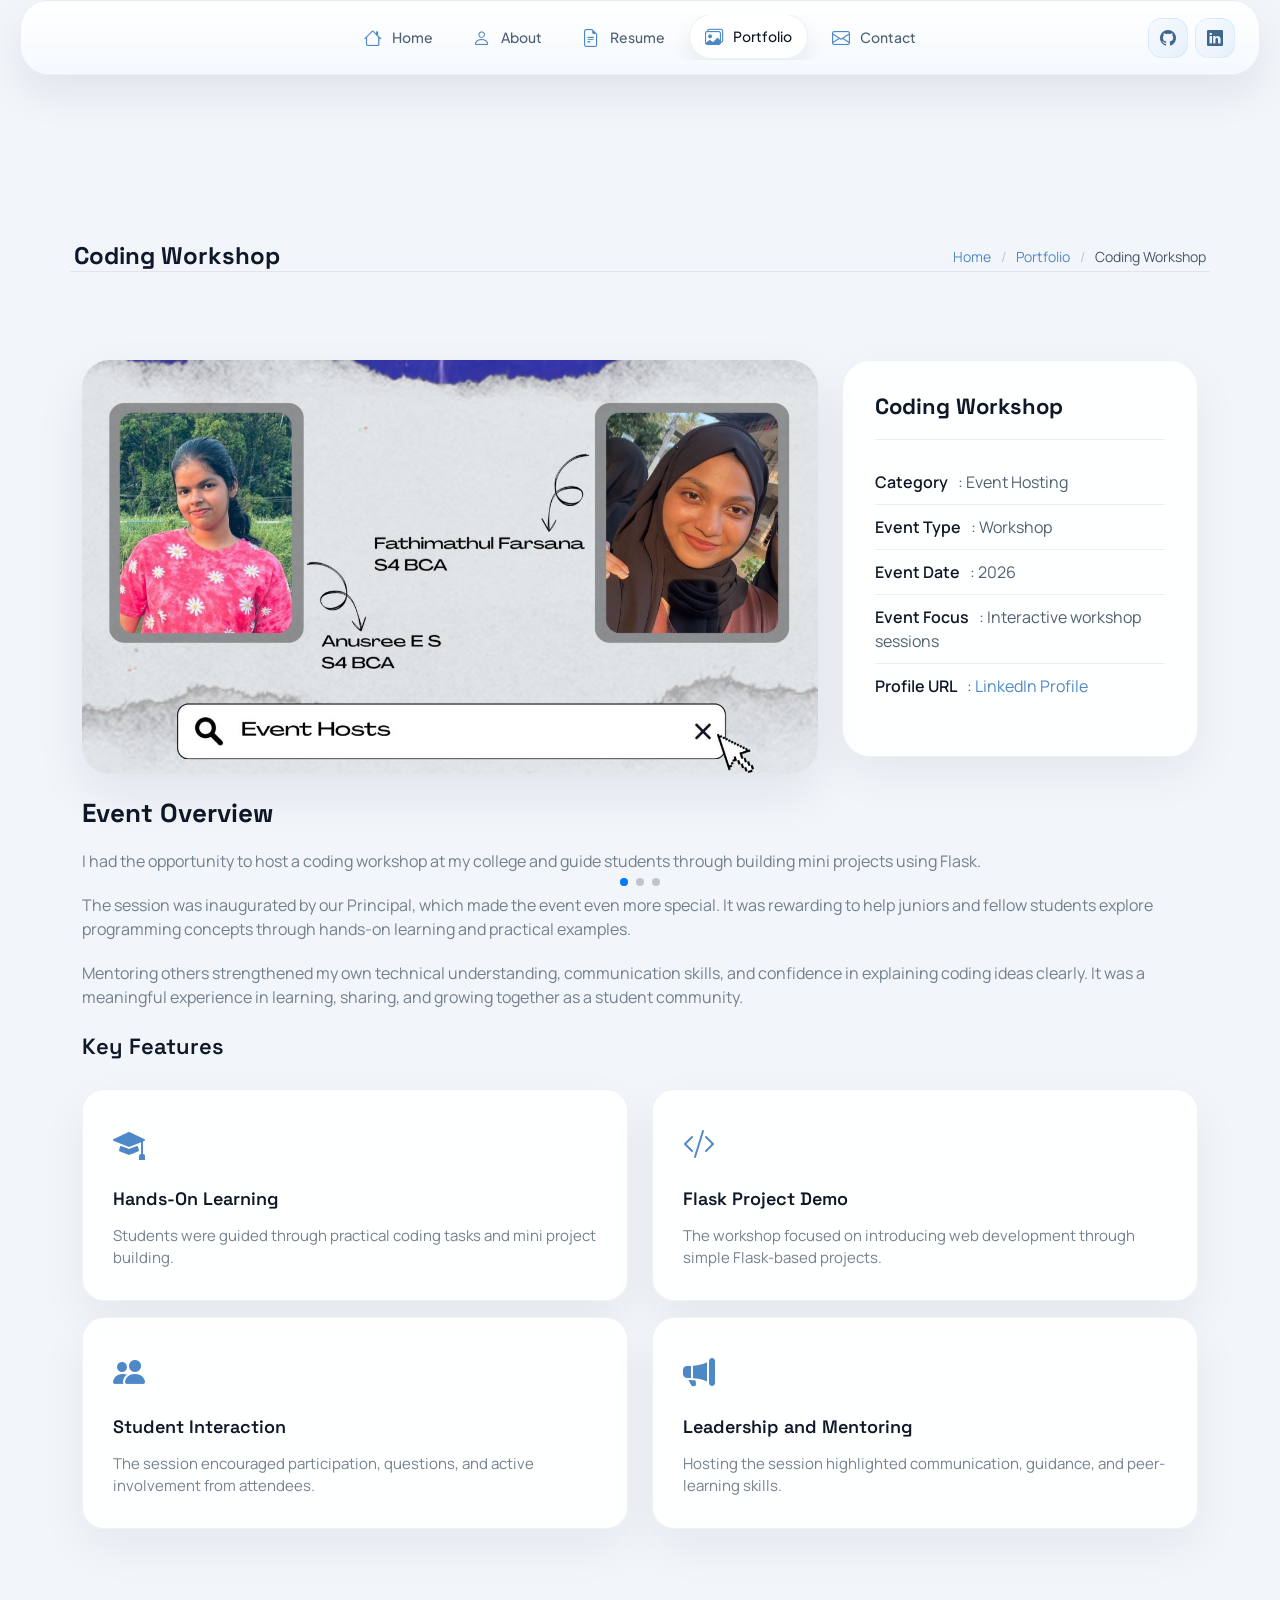
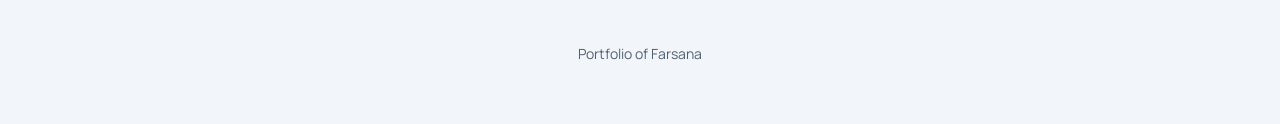
==== commit c7d16365: "update" ====
--- a/coding-workshop-details.html
+++ b/coding-workshop-details.html
@@ -7,8 +7,6 @@
   <title>Coding Workshop - Portfolio Details</title>
   <meta name="description" content="Coding workshop event details">
   <meta name="keywords" content="workshop, coding, event, portfolio">
-
-   <a href="index.html" class="logo">Farsana</a>
 
   <link href="https://fonts.googleapis.com" rel="preconnect">
   <link href="https://fonts.gstatic.com" rel="preconnect" crossorigin>
@@ -23,6 +21,27 @@
 </head>
 
 <body class="portfolio-details-page">
+
+  <header id="header" class="header dark-background d-flex flex-column justify-content-center">
+    <i class="header-toggle d-xl-none bi bi-list"></i>
+
+    <div class="header-container d-flex flex-column align-items-start">
+      <nav id="navmenu" class="navmenu">
+        <ul>
+          <li><a href="index.html#hero"><i class="bi bi-house navicon"></i>Home</a></li>
+          <li><a href="index.html#about"><i class="bi bi-person navicon"></i>About</a></li>
+          <li><a href="index.html#resume"><i class="bi bi-file-earmark-text navicon"></i>Resume</a></li>
+          <li><a href="index.html#portfolio" class="active"><i class="bi bi-images navicon"></i>Portfolio</a></li>
+          <li><a href="index.html#contact"><i class="bi bi-envelope navicon"></i>Contact</a></li>
+        </ul>
+      </nav>
+
+      <div class="social-links text-center">
+        <a href="https://github.com/Farsanaa/" class="github"><i class="bi bi-github"></i></a>
+        <a href="https://www.linkedin.com/in/farsana-fathima-b23329321/" class="linkedin"><i class="bi bi-linkedin"></i></a>
+      </div>
+    </div>
+  </header>
 
   <main class="main">
     <div class="page-title dark-background">
--- a/assets/css/main.css
+++ b/assets/css/main.css
@@ -53,11 +53,8 @@
   color: var(--default-color);
   background-color: var(--background-color);
   font-family: var(--default-font);
-  background-image:
-    linear-gradient(to right, rgba(148, 163, 184, 0.08) 1px, transparent 1px),
-    linear-gradient(to bottom, rgba(148, 163, 184, 0.08) 1px, transparent 1px),
-    radial-gradient(circle at top left, rgba(91, 155, 213, 0.08), transparent 32%);
-  background-size: 32px 32px, 32px 32px, auto;
+  background-image: none;
+  background-attachment: fixed;
 }
 
 body.page-transition {
@@ -68,7 +65,7 @@
 
 body.page-transition.page-loaded {
   opacity: 1;
-  transform: translateY(0);
+  transform: none;
 }
 
 a {
@@ -148,33 +145,59 @@
 # Global Header
 --------------------------------------------------------------*/
 .header {
-  --background-color: #ffffff;
+  --background-color: rgba(255, 255, 255, 0.92);
   --contrast-color: #ffffff;
   color: var(--default-color);
-  position: fixed;
-  top: 0;
-  left: 0;
-  bottom: 0;
-  padding: 0 15px;
-  width: 300px;
+  position: fixed !important;
+  top: 0 !important;
+  left: 0 !important;
+  right: 0 !important;
+  bottom: auto !important;
+  padding: 0;
+  width: 100%;
   transition: all ease-in-out 0.3s;
-  overflow-y: auto;
-  z-index: 997;
+  overflow: visible;
+  z-index: 1100;
+  transform: none !important;
+}
+
+.index-page .header,
+.portfolio-details-page .header,
+.starter-page-page .header {
+  position: fixed !important;
+  top: 0 !important;
+  left: 0 !important;
+  right: 0 !important;
+  bottom: auto !important;
+  width: 100% !important;
 }
 
 .header .header-container {
   border-radius: 28px;
-  padding: 22px 18px;
-  background: linear-gradient(180deg, rgba(255, 255, 255, 0.96), rgba(248, 250, 252, 0.92));
+  padding: 14px 20px;
+  background: linear-gradient(180deg, rgba(255, 255, 255, 0.95), rgba(244, 249, 253, 0.92));
   border: 1px solid rgba(148, 163, 184, 0.16);
-  box-shadow: 0 24px 48px rgba(148, 163, 184, 0.16);
+  box-shadow: 0 18px 42px rgba(15, 23, 42, 0.08);
   backdrop-filter: blur(16px);
+  display: flex;
+  align-items: center;
+  justify-content: center;
+  gap: 18px;
+  max-width: 1240px;
+  margin: 0 auto;
+  width: calc(100% - 24px);
+  position: relative;
 }
 
 .header .social-links {
-  margin: 14px 0 0 0;
-  padding-top: 16px;
-  border-top: 1px solid rgba(148, 163, 184, 0.14);
+  margin: 0;
+  padding-top: 0;
+  border-top: 0;
+  flex-shrink: 0;
+  position: absolute;
+  right: 20px;
+  top: 50%;
+  transform: translateY(-50%);
 }
 
 .header .social-links a {
@@ -182,178 +205,54 @@
   display: inline-flex;
   align-items: center;
   justify-content: center;
-  background: linear-gradient(135deg, #f8fbff, #e0f2fe);
-  color: #3f6f99;
+  background: linear-gradient(135deg, #f8fbff, #e6f0fb);
+  color: #41678f;
   margin: 0 4px 0 0;
   border-radius: 50%;
   text-align: center;
   width: 40px;
   height: 40px;
-  border: 1px solid rgba(96, 165, 250, 0.16);
-  box-shadow: 0 10px 18px rgba(186, 230, 253, 0.2);
+  border: 1px solid rgba(96, 165, 250, 0.14);
   transition: 0.3s;
 }
 
 .header .social-links a:hover {
   color: var(--contrast-color);
-  background: linear-gradient(135deg, #5b9bd5, #88b8e2);
-  transform: translateY(-3px);
-}
-
-.index-page .header {
-  top: 0;
-  left: 0;
-  right: 0;
-  bottom: auto;
-  width: 100%;
-  padding: 0;
-  overflow: visible;
-  background: rgba(243, 248, 253, 0.92);
-  border-bottom: 1px solid rgba(148, 163, 184, 0.14);
-  transform: none;
-  transition: none;
-  z-index: 1005;
-  backdrop-filter: blur(12px);
-}
-
-.index-page .header .header-container {
-  display: flex;
-  align-items: center;
-  justify-content: space-between;
-  gap: 18px;
-  max-width: 1320px;
-  margin: 0 auto;
-  padding: 12px 18px;
-  min-height: auto;
-  opacity: 1;
-  transition: opacity 0.35s ease, transform 0.35s ease, box-shadow 0.35s ease, background-color 0.35s ease;
-  box-shadow: none;
-  border-radius: 0;
-  background: transparent;
-  border: 0;
-  backdrop-filter: none;
-}
-
-.index-page .header .header-toggle {
-  display: none;
-}
-
-.index-page .header .social-links {
-  display: flex;
-  margin: 0;
-  padding-top: 0;
-  border-top: 0;
-  flex-shrink: 0;
-}
-
-.index-page .navmenu {
-  overflow-x: auto;
-}
-
-.index-page .navmenu ul {
-  display: flex;
-  align-items: center;
-  gap: 10px;
-  padding: 0;
-  overflow-x: auto;
-  scrollbar-width: none;
-}
-
-.index-page .navmenu ul::-webkit-scrollbar {
-  display: none;
-}
-
-.index-page .navmenu li {
-  flex: 0 0 auto;
-}
-
-.index-page .navmenu a,
-.index-page .navmenu a:focus {
-  width: auto;
-  padding: 13px 16px;
-  font-size: 15px;
-  opacity: 1;
-  transition: opacity 0.3s ease, transform 0.3s ease, background 0.3s ease, box-shadow 0.3s ease, border-color 0.3s ease;
-}
-
-.index-page .navmenu a:hover,
-.index-page .navmenu .active,
-.index-page .navmenu .active:focus {
-  transform: translateY(-2px);
-  opacity: 1;
+  background: linear-gradient(135deg, #4f88c6, #77a9d8);
 }
 
 @media (min-width: 1200px) {
 
   .header~main,
   .header~#footer {
-    margin-left: 330px;
-  }
-
-  .index-page .header~main,
-  .index-page .header~#footer {
     margin-left: 0;
   }
 
-  .index-page .header~main {
-    padding-top: 88px;
-  }
+  .header~main {
+    padding-top: 118px;
+  }
+
 }
 
 @media (max-width: 1199px) {
   .header {
-    left: -100%;
-  }
-
-  .index-page .header {
     left: 0;
-    right: 0;
-    top: 0;
-    bottom: auto;
+  }
+
+  .header .header-container {
+    margin: 0;
+    border-radius: 0;
+    padding: 12px 16px;
     width: 100%;
-    padding: 0;
-  }
-
-  .index-page .header .header-container {
-    padding: 12px;
-    gap: 14px;
-    margin: 0 auto;
-  }
-
-  .index-page .header .social-links {
-    margin: 0;
-    padding-top: 0;
-    border-top: 0;
-  }
-
-  .index-page .navmenu {
-    overflow-x: auto;
-  }
-
-  .index-page .navmenu ul {
-    align-items: center;
-    gap: 8px;
-    overflow-x: auto;
-    scrollbar-width: none;
-  }
-
-  .index-page .navmenu ul::-webkit-scrollbar {
-    display: none;
-  }
-
-  .index-page .navmenu a,
-  .index-page .navmenu a:focus {
-    width: auto;
-    padding: 12px 14px;
-  }
-
-  .index-page .header~main {
-    margin-left: 0;
-    padding-top: 84px;
-  }
-
-  .index-page .header~#footer {
-    margin-left: 0;
+  }
+
+  .header .social-links {
+    position: static;
+    transform: none;
+  }
+
+  .header~main {
+    padding-top: 82px;
   }
 }
 
@@ -395,45 +294,62 @@
   padding: 0;
   z-index: 9997;
   width: 100%;
+  overflow-x: auto;
+  display: flex;
+  justify-content: center;
 }
 
 .navmenu ul {
   list-style: none;
-  padding: 0 0 20px 0;
+  padding: 0;
   margin: 0;
+  display: flex;
+  align-items: center;
+  justify-content: center;
+  gap: 8px;
+  overflow-x: auto;
+  scrollbar-width: none;
+}
+
+.navmenu ul::-webkit-scrollbar {
+  display: none;
+}
+
+.navmenu li {
+  flex: 0 0 auto;
 }
 
 .navmenu a,
 .navmenu a:focus {
-  color: #486581;
-  padding: 15px 14px;
+  color: var(--nav-color);
+  padding: 11px 15px;
   font-family: var(--nav-font);
-  font-size: 16px;
-  font-weight: 400;
+  font-size: 14px;
+  font-weight: 500;
   display: flex;
   align-items: center;
+  justify-content: center;
   white-space: nowrap;
   transition: 0.3s;
-  width: 100%;
-  border-radius: 18px;
-  position: relative;
+  width: auto;
+  border-radius: 999px;
   border: 1px solid transparent;
-  background: linear-gradient(135deg, rgba(255, 255, 255, 0.72), rgba(248, 250, 252, 0.72));
 }
 
 .navmenu a .navicon,
 .navmenu a:focus .navicon {
   font-size: 18px;
-  margin-right: 12px;
-  width: 34px;
-  height: 34px;
+  margin-right: 10px;
+  width: auto;
+  height: auto;
   display: inline-flex;
   align-items: center;
   justify-content: center;
-  border-radius: 12px;
-  background: linear-gradient(135deg, rgba(224, 242, 254, 0.92), rgba(219, 234, 254, 0.88));
-  color: #2563eb;
-  box-shadow: inset 0 1px 0 rgba(255, 255, 255, 0.95);
+  text-align: center;
+  border-radius: 0;
+  background: transparent;
+  color: #4f88c6;
+  transition: 0.3s;
 }
 
 .navmenu a .toggle-dropdown,
@@ -461,24 +377,18 @@
 .navmenu a:hover,
 .navmenu .active,
 .navmenu .active:focus {
-  color: #0f172a;
-  background: linear-gradient(135deg, rgba(255, 255, 255, 0.98), rgba(239, 246, 255, 0.95));
-  border-color: rgba(96, 165, 250, 0.18);
-  transform: translateX(8px) translateY(-2px);
-  box-shadow: 0 18px 32px rgba(148, 163, 184, 0.16);
+  color: var(--nav-hover-color);
+  background: rgba(255, 255, 255, 0.96);
+  border-color: rgba(148, 163, 184, 0.16);
+  box-shadow: 0 10px 22px rgba(15, 23, 42, 0.07);
+  transform: translateY(-1px);
 }
 
 .navmenu a:hover .navicon,
 .navmenu .active .navicon,
 .navmenu .active:focus .navicon {
-  color: #ffffff;
-  background: linear-gradient(135deg, #2563eb, #0ea5e9);
-  box-shadow: 0 12px 24px rgba(59, 130, 246, 0.24);
-}
-
-.navmenu a:hover,
-.navmenu a:focus {
-  font-weight: 600;
+  color: #4f88c6;
+  background: transparent;
 }
 
 .navmenu .active .toggle-dropdown,
@@ -739,26 +649,24 @@
 .hero .background-elements .bg-circle {
   position: absolute;
   border-radius: 50%;
-  background: radial-gradient(circle, color-mix(in srgb, var(--accent-color), white 88%), transparent 72%);
-  animation: float 8s ease-in-out infinite;
-  filter: blur(6px);
-  opacity: 0.7;
+  background: radial-gradient(circle, rgba(91, 155, 213, 0.12), transparent 72%);
+  animation: none;
+  filter: blur(10px);
+  opacity: 0.45;
 }
 
 .hero .background-elements .bg-circle.circle-1 {
-  width: 220px;
-  height: 220px;
-  top: 12%;
-  right: 8%;
-  animation-delay: 0s;
+  width: 180px;
+  height: 180px;
+  top: 14%;
+  right: 10%;
 }
 
 .hero .background-elements .bg-circle.circle-2 {
-  width: 160px;
-  height: 160px;
-  bottom: 16%;
-  left: 6%;
-  animation-delay: 2s;
+  width: 120px;
+  height: 120px;
+  bottom: 18%;
+  left: 8%;
 }
 
 .hero .hero-content {
@@ -1660,9 +1568,9 @@
 .resume .resume-side {
   background-color: var(--surface-color);
   padding: 2rem;
-  border-radius: 10px;
+  border-radius: 28px;
   box-shadow: 0 0 20px rgba(0, 0, 0, 0.1);
-  height: 200%;
+  height: auto;
 }
 
 .resume .resume-side .profile-img {
@@ -1684,9 +1592,29 @@
   font-weight: 600;
 }
 
+.resume .resume-side h4 {
+  font-size: 1.15rem;
+  margin-bottom: 1rem;
+  color: var(--heading-color);
+  font-weight: 700;
+}
+
 .resume .container {
   border-radius: 20px;
   overflow: hidden;   /* keeps corners clean */
+}
+
+.resume .resume-side .academic-summary-card {
+  padding: 1.2rem 1.15rem;
+  border-radius: 22px;
+  background: linear-gradient(180deg, rgba(248, 251, 254, 0.95), rgba(239, 246, 252, 0.92));
+  border: 1px solid rgba(148, 163, 184, 0.18);
+  margin-bottom: 1.75rem;
+}
+
+.resume .resume-side .academic-summary-card p {
+  margin-bottom: 0;
+  line-height: 1.8;
 }
 
 .resume .resume-side .contact-info li {
@@ -1760,6 +1688,7 @@
   margin-bottom: 0.5rem;
   color: var(--heading-color);
   font-weight: 600;
+  overflow-wrap: anywhere;
 }
 
 .resume .resume-section .resume-item h5 {
@@ -1772,6 +1701,7 @@
   font-size: 0.95rem;
   margin-bottom: 1rem;
   color: var(--heading-color);
+  overflow-wrap: anywhere;
 }
 
 .resume .resume-section .resume-item .company i {
@@ -1790,6 +1720,7 @@
 .resume .resume-section .resume-item p {
   color: var(--default-color);
   margin-bottom: 0;
+  overflow-wrap: anywhere;
 }
 
 .resume .row {
@@ -2953,15 +2884,19 @@
 
 body {
   background-color: #f2f6fb;
-  background-image:
-    radial-gradient(circle at top left, rgba(79, 136, 198, 0.1), transparent 28%),
-    linear-gradient(to right, rgba(148, 163, 184, 0.08) 1px, transparent 1px),
-    linear-gradient(to bottom, rgba(148, 163, 184, 0.08) 1px, transparent 1px);
-  background-size: auto, 30px 30px, 30px 30px;
+  background-image: none;
 }
 
 .section {
   padding: 88px 0;
+}
+
+#hero,
+#about,
+#resume,
+#portfolio,
+#contact {
+  scroll-margin-top: 120px;
 }
 
 .section-title {
@@ -2981,34 +2916,6 @@
   font-size: 1rem;
   line-height: 1.75;
   color: #607285;
-}
-
-.index-page .header {
-  background: rgba(242, 246, 251, 0.9);
-  border-bottom: 1px solid rgba(148, 163, 184, 0.16);
-  backdrop-filter: blur(16px);
-}
-
-.index-page .header .header-container {
-  max-width: 1240px;
-  padding: 14px 20px;
-}
-
-.index-page .navmenu a,
-.index-page .navmenu a:focus {
-  padding: 11px 15px;
-  border-radius: 999px;
-  font-size: 14px;
-  font-weight: 600;
-  color: #5a6d82;
-}
-
-.index-page .navmenu a:hover,
-.index-page .navmenu .active,
-.index-page .navmenu .active:focus {
-  background: #ffffff;
-  color: #101828;
-  box-shadow: 0 10px 24px rgba(15, 23, 42, 0.08);
 }
 
 .hero {
@@ -3036,6 +2943,8 @@
 .hero .hero-content {
   border-radius: 36px;
   padding: 48px;
+  width: min(1120px, calc(100% - 32px));
+  margin: 0 auto;
 }
 
 .hero .hero-text h1 {
@@ -3208,10 +3117,16 @@
 
 .portfolio .portfolio-shell {
   gap: 32px;
+  max-width: 1240px;
+  margin: 0 auto;
 }
 
 .portfolio .portfolio-head {
   align-items: center;
+  justify-content: center;
+  flex-direction: column;
+  text-align: center;
+  gap: 18px;
 }
 
 .portfolio .portfolio-note {
@@ -3221,24 +3136,47 @@
 }
 
 .portfolio .filters-wrapper {
-  padding: 12px;
+  padding: 10px;
   border-radius: 24px;
+  background: rgba(255, 255, 255, 0.78);
+  border: 1px solid rgba(148, 163, 184, 0.16);
+  box-shadow: 0 10px 30px rgba(15, 23, 42, 0.05);
+  display: inline-flex;
+  justify-content: center;
+}
+
+.portfolio .portfolio-filters {
+  justify-content: center;
+  gap: 10px;
+  flex-wrap: wrap;
 }
 
 .portfolio .portfolio-filters li {
-  border-radius: 999px;
-  padding: 12px 18px;
-  background: #f7fafe;
+  border-radius: 14px;
+  padding: 11px 16px;
+  background: transparent;
+  color: #607285;
+  border: 1px solid transparent;
+  font-weight: 600;
 }
 
 .portfolio .portfolio-filters li.filter-active {
-  background: linear-gradient(135deg, #233244, #3e5876);
+  background: #ffffff;
+  color: #122033;
+  border-color: rgba(148, 163, 184, 0.2);
+  box-shadow: 0 10px 20px rgba(15, 23, 42, 0.08);
+}
+
+.portfolio .portfolio-filters li:hover {
+  color: #122033;
+  background: rgba(255, 255, 255, 0.72);
 }
 
 .portfolio .portfolio-wrap {
   border-radius: 28px;
   padding: 16px;
   overflow: hidden;
+  height: 100%;
 }
 
 .portfolio .portfolio-wrap img {
@@ -3248,6 +3186,7 @@
 
 .portfolio .portfolio-wrap .portfolio-info {
   padding: 22px 8px 8px;
+  min-height: 180px;
 }
 
 .portfolio .portfolio-wrap .portfolio-info .category {
@@ -3391,11 +3330,13 @@
   justify-content: center !important;
   align-items: center !important;
 
-  height: 140px !important;   /* force equal size */
-  padding: 15px !important;
+  min-height: 150px !important;
+  padding: 18px 16px !important;
+  border-radius: 24px !important;
 
   overflow: hidden !important;
   text-align: center !important;
+  gap: 8px !important;
 }
 
 /* BIG TEXT (Calicut University, 2/4, 9.6) */
@@ -3404,16 +3345,37 @@
   line-height: 1.2 !important;
 
   white-space: normal !important;
-  word-break: break-word !important;
+  word-break: normal !important;
   overflow-wrap: break-word !important;
 
   max-width: 100% !important;
+}
+
+.about .stats-grid .stat-number.stat-number-text {
+  max-width: 11ch !important;
 }
 
 /* SMALL TEXT */
 .about .stats-grid .stat-label {
-  font-size: 0.75rem !important;
-  margin-top: 5px !important;
+  font-size: 0.82rem !important;
+  margin-top: 0 !important;
+  line-height: 1.4 !important;
+}
+
+@media (max-width: 991.98px) {
+  .about .stats-grid {
+    grid-template-columns: repeat(2, 1fr) !important;
+  }
+}
+
+@media (max-width: 575.98px) {
+  .about .stats-grid {
+    grid-template-columns: 1fr !important;
+  }
+
+  .about .stats-grid .stat-item {
+    min-height: 120px !important;
+  }
 }
 /* FIX CONTACT TEXT VISIBILITY */
 
@@ -3446,4 +3408,4 @@
   background-color: #bad9ff !important;  /* change color here */
   color: #ffffff !important;
   border: none !important;
-}+}
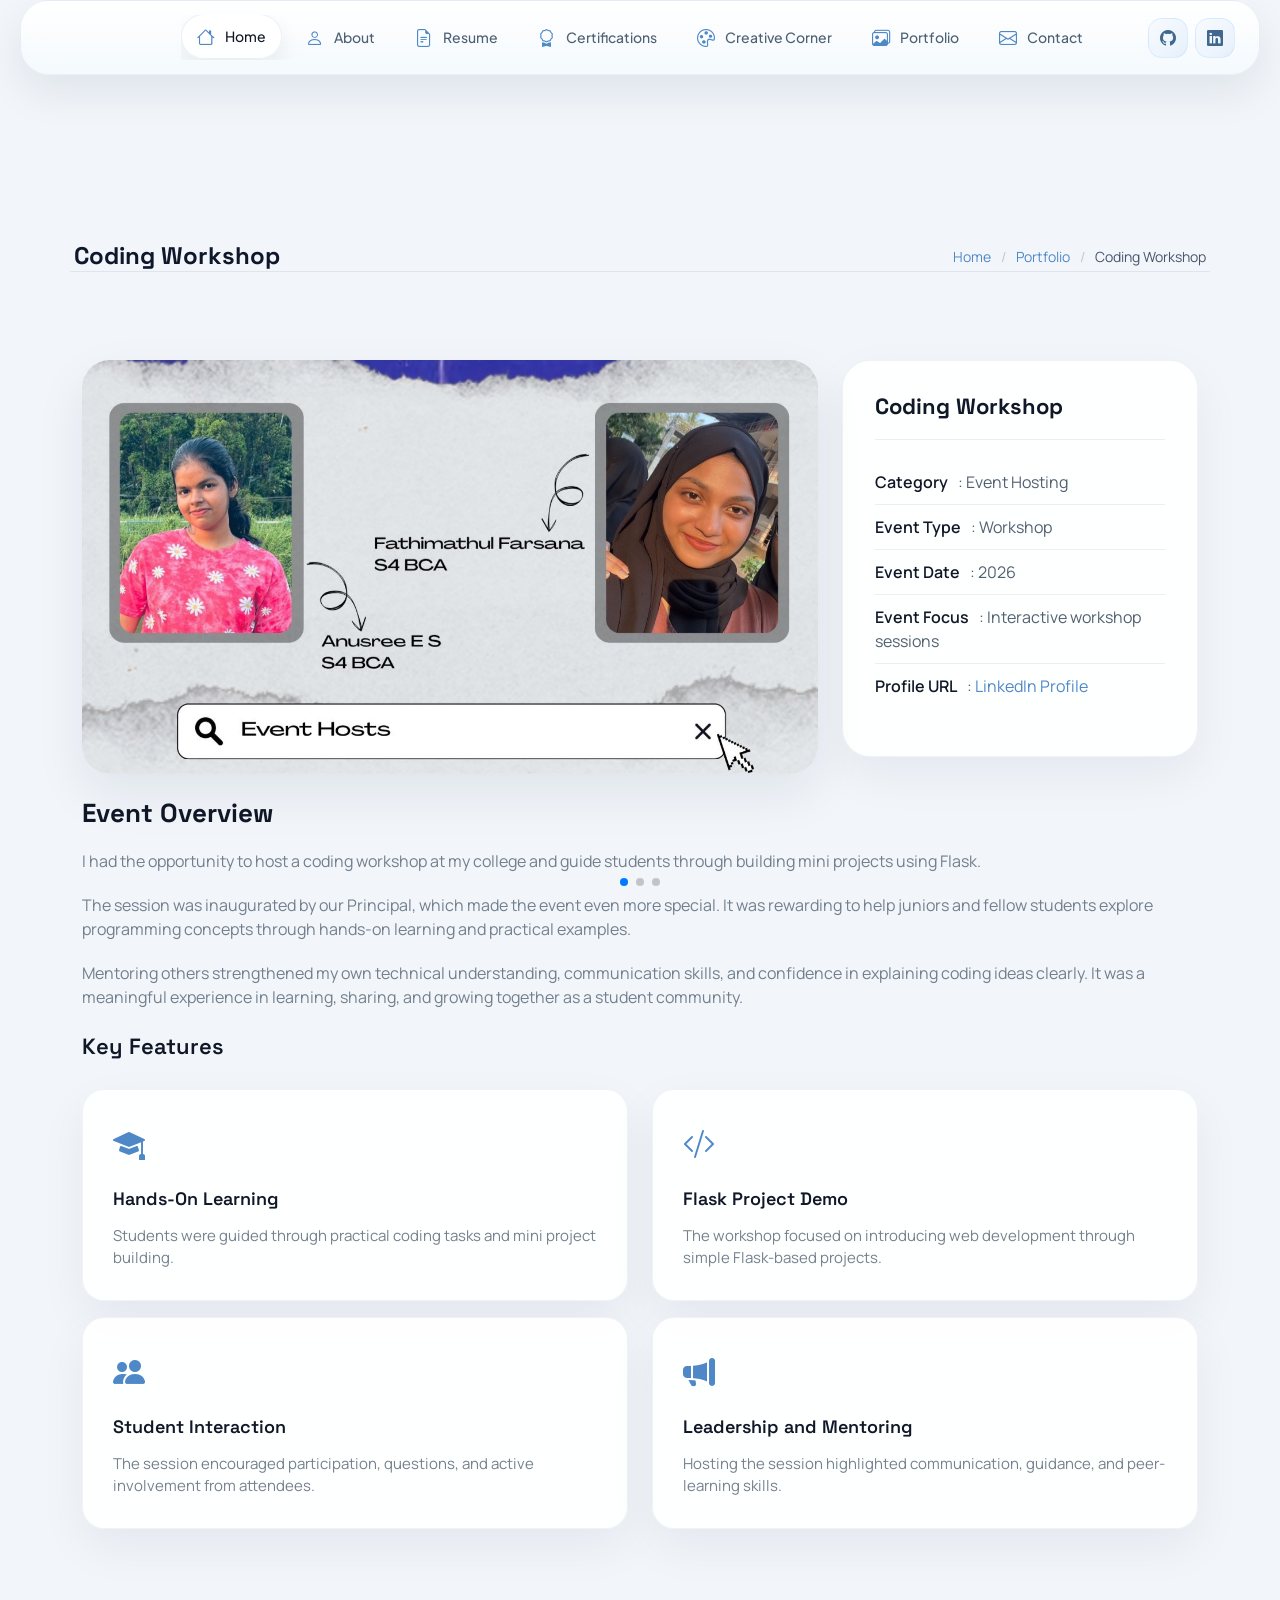
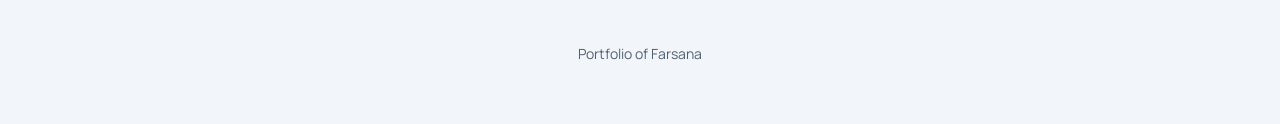
==== commit 1ed927fa: "updated" ====
--- a/coding-workshop-details.html
+++ b/coding-workshop-details.html
@@ -28,11 +28,13 @@
     <div class="header-container d-flex flex-column align-items-start">
       <nav id="navmenu" class="navmenu">
         <ul>
-          <li><a href="index.html#hero"><i class="bi bi-house navicon"></i>Home</a></li>
-          <li><a href="index.html#about"><i class="bi bi-person navicon"></i>About</a></li>
-          <li><a href="index.html#resume"><i class="bi bi-file-earmark-text navicon"></i>Resume</a></li>
-          <li><a href="index.html#portfolio" class="active"><i class="bi bi-images navicon"></i>Portfolio</a></li>
-          <li><a href="index.html#contact"><i class="bi bi-envelope navicon"></i>Contact</a></li>
+          <li><a href="#hero" class="active"><i class="bi bi-house navicon"></i>Home</a></li>
+          <li><a href="#about"><i class="bi bi-person navicon"></i> About</a></li>
+          <li><a href="#resume"><i class="bi bi-file-earmark-text navicon"></i> Resume</a></li>
+          <li><a href="#certifications"><i class="bi bi-award navicon"></i> Certifications</a></li>
+          <li><a href="#creative"><i class="bi bi-palette navicon"></i> Creative Corner</a></li>
+          <li><a href="#portfolio"><i class="bi bi-images navicon"></i> Portfolio</a></li>
+          <li><a href="#contact"><i class="bi bi-envelope navicon"></i> Contact</a></li>
         </ul>
       </nav>
 
--- a/assets/css/main.css
+++ b/assets/css/main.css
@@ -466,17 +466,22 @@
 #preloader {
   position: fixed;
   inset: 0;
-  z-index: 999999;
-  overflow: hidden;
+  z-index: 9999;
   background: var(--background-color);
-  transition: all 0.6s ease-out;
-}
-
+  display: flex;
+  justify-content: center;
+  align-items: center;
+  transition: opacity 0.5s ease;
+}
+
+/* Hide state */
+#preloader.hidden {
+  opacity: 0;
+  pointer-events: none;
+  
+}
 #preloader:before {
   content: "";
-  position: fixed;
-  top: calc(50% - 30px);
-  left: calc(50% - 30px);
   border: 6px solid #ffffff;
   border-color: var(--accent-color) transparent var(--accent-color) transparent;
   border-radius: 50%;
@@ -484,6 +489,7 @@
   height: 60px;
   animation: animate-preloader 1.5s linear infinite;
 }
+
 
 @keyframes animate-preloader {
   0% {
@@ -504,7 +510,7 @@
   opacity: 0;
   right: 15px;
   bottom: -15px;
-  z-index: 99999;
+  z-index: 9999;
   background-color: var(--accent-color);
   width: 44px;
   height: 44px;
@@ -2894,7 +2900,9 @@
 #hero,
 #about,
 #resume,
+#certifications,
 #portfolio,
+#creative,
 #contact {
   scroll-margin-top: 120px;
 }
@@ -3409,3 +3417,164 @@
   color: #ffffff !important;
   border: none !important;
 }
+
+/*--------------------------------------------------------------
+# Certifications Section
+--------------------------------------------------------------*/
+.certifications .cert-item {
+  background: var(--surface-color);
+  border-radius: 20px;
+  overflow: hidden;
+  border: 1px solid rgba(148, 163, 184, 0.14);
+  box-shadow: 0 10px 30px rgba(15, 23, 42, 0.05);
+  transition: all 0.3s ease;
+  height: 100%;
+}
+
+.certifications .cert-item:hover {
+  transform: translateY(-8px);
+  box-shadow: 0 20px 40px rgba(15, 23, 42, 0.1);
+}
+
+.certifications .cert-img {
+  position: relative;
+  overflow: hidden;
+  background: #f1f5f9;
+}
+
+.certifications .cert-img img {
+  width: 100%;
+  height: 220px;
+  object-fit: contain; /* Keeps certificate proportions */
+  padding: 10px;
+  transition: 0.3s;
+}
+
+.certifications .cert-links {
+  position: absolute;
+  inset: 0;
+  opacity: 0;
+  background: rgba(18, 32, 51, 0.6);
+  display: flex;
+  align-items: center;
+  justify-content: center;
+  transition: 0.3s;
+}
+
+.certifications .cert-item:hover .cert-links {
+  opacity: 1;
+}
+
+.certifications .cert-links a {
+  color: #fff;
+  font-size: 28px;
+  background: var(--accent-color);
+  width: 50px;
+  height: 50px;
+  display: flex;
+  align-items: center;
+  justify-content: center;
+  border-radius: 50%;
+  transition: 0.3s;
+}
+
+.certifications .cert-links a:hover {
+  background: #3d6da3;
+}
+
+.certifications .cert-info {
+  padding: 20px;
+  text-align: center;
+}
+
+.certifications .cert-info h4 {
+  font-size: 18px;
+  font-weight: 700;
+  margin-bottom: 5px;
+  color: var(--heading-color);
+}
+
+.certifications .cert-info p {
+  font-size: 14px;
+  color: #64748b;
+  margin-bottom: 0;
+}
+/*--------------------------------------------------------------
+# Creative Corner - Small Card Style
+--------------------------------------------------------------*/
+.creative-card {
+  background: var(--surface-color);
+  border-radius: 20px;
+  overflow: hidden;
+  border: 1px solid rgba(148, 163, 184, 0.14);
+  box-shadow: 0 10px 30px rgba(15, 23, 42, 0.05);
+  transition: all 0.3s ease;
+  height: 100%;
+  display: flex;
+  flex-direction: column;
+}
+
+.creative-card:hover {
+  transform: translateY(-8px);
+  box-shadow: 0 15px 35px rgba(15, 23, 42, 0.1);
+}
+
+.creative-card .card-img {
+  position: relative;
+  overflow: hidden;
+  background: #f1f5f9; /* Same light bg as certifications */
+}
+
+.creative-card .card-img img {
+  width: 100%;
+  height: 220px; /* Same height as your certification images */
+  object-fit: contain; /* Keeps full poster visible without cropping */
+  padding: 10px;
+  transition: 0.3s;
+}
+
+.creative-card .zoom-link {
+  position: absolute;
+  inset: 0;
+  opacity: 0;
+  background: rgba(18, 32, 51, 0.6);
+  display: flex;
+  align-items: center;
+  justify-content: center;
+  transition: 0.3s;
+}
+
+.creative-card:hover .zoom-link {
+  opacity: 1;
+}
+
+.creative-card .zoom-link i {
+  color: #fff;
+  font-size: 24px;
+  background: var(--accent-color);
+  width: 45px;
+  height: 45px;
+  display: flex;
+  align-items: center;
+  justify-content: center;
+  border-radius: 50%;
+}
+
+.creative-card .card-info {
+  padding: 15px;
+  text-align: center;
+  flex-grow: 1;
+}
+
+.creative-card .card-info h4 {
+  font-size: 16px; /* Slightly smaller text for 4-column layout */
+  font-weight: 700;
+  margin-bottom: 5px;
+  color: var(--heading-color);
+}
+
+.creative-card .card-info p {
+  font-size: 13px;
+  color: #64748b;
+  margin-bottom: 0;
+}
